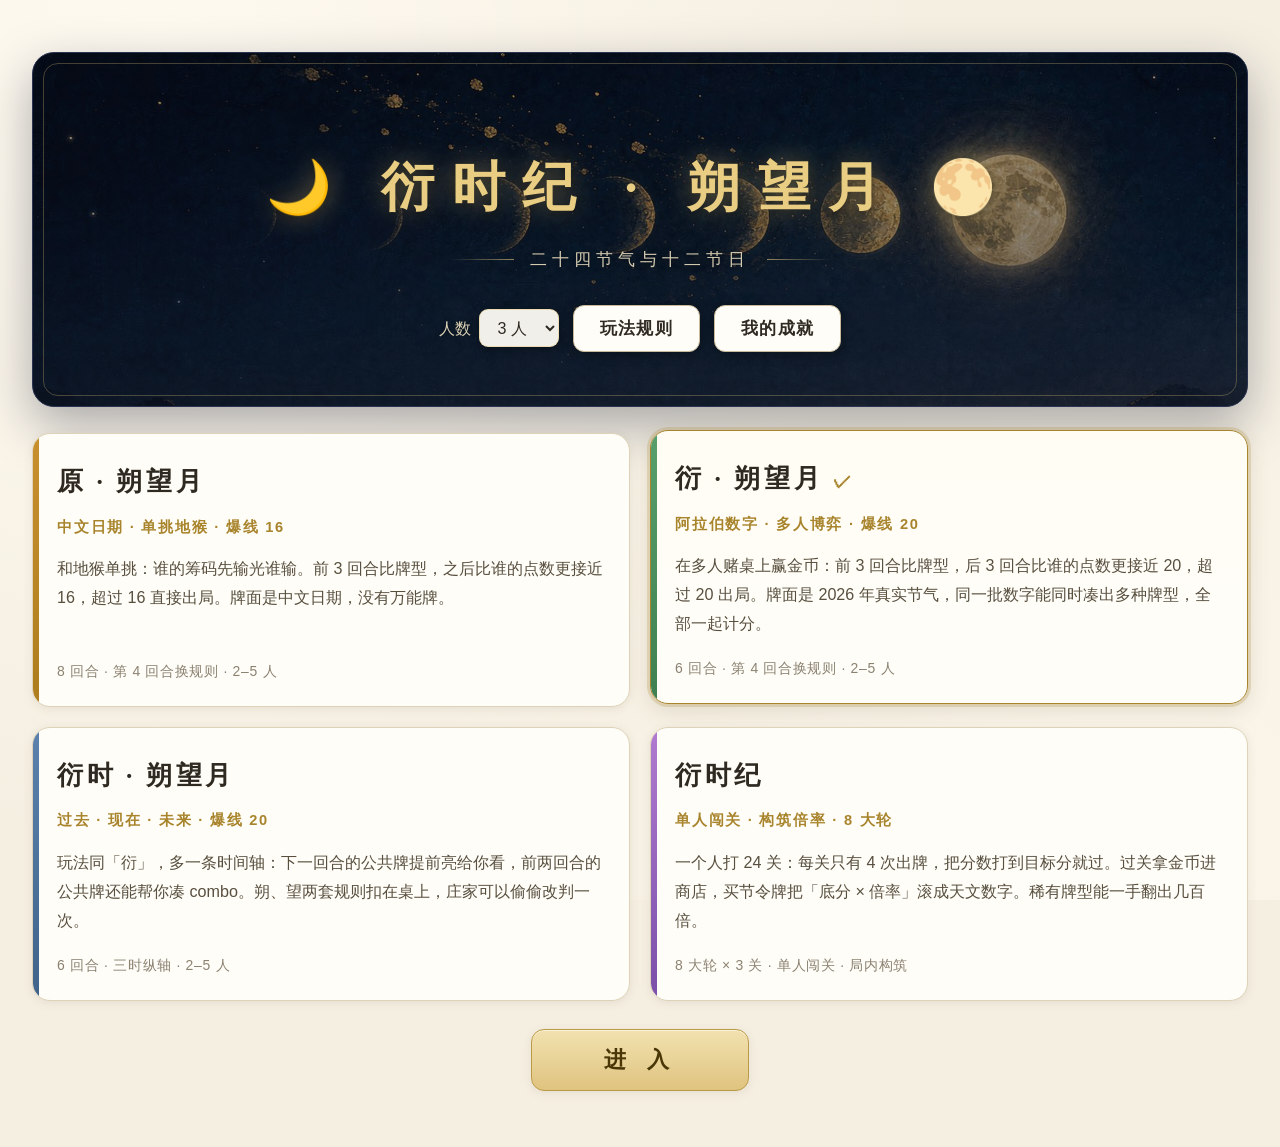
==== index.html @ bf5da0cf "release: 衍时纪 · 朔望月 v2.2" ====
<!DOCTYPE html>
<html lang="zh-CN">
<head>
<meta charset="utf-8">
<meta name="viewport" content="width=device-width,initial-scale=1">
<title>衍时纪 · 朔望</title>
<link rel="stylesheet" href="styles.css">
</head>
<body>
<div id="app">

  <section id="menu">
    <header class="menu-head">
      <h1>🌙 衍时纪 · 朔望月 🌕</h1>
      <p class="tag">二十四节气与十二节日</p>
      <div class="menu-tools">
        <label class="pc">人数
          <select id="playerCount">
            <option value="2">2 人</option>
            <option value="3" selected>3 人</option>
            <option value="4">4 人</option>
            <option value="5">5 人</option>
          </select>
        </label>
        <button id="menuRulesBtn" class="btn">玩法规则</button>
        <button id="menuAchBtn" class="btn">我的成就</button>
      </div>
    </header>
    <div id="menuGrid"></div>
    <div class="menu-enter">
      <button id="menuEnterBtn" class="btn primary big">进 入</button>
      <button id="menuStoryBtn" class="btn">故 事</button>
    </div>
  </section>

  <section id="table" style="display:none">
    <header id="topbar">
      <span id="modeName" class="modename"></span>
      <span id="ruleChip" class="rulechip"></span>
      <button id="achBtn" class="btn tiny">成就</button>
      <button id="rankBtn" class="btn tiny">排行</button>
      <button id="histBtn" class="btn tiny">记录</button>
      <button id="deckBtn" class="btn tiny">牌库</button>
      <button id="storyBtn" class="btn tiny">故事</button>
      <button id="rulesBtn" class="btn tiny">规则</button>
      <button id="muteBtn" class="btn tiny ghost" title="音效开关">🔊</button>
      <button id="quitBtn" class="btn tiny ghost">退出</button>
    </header>

    <div id="hud"></div>
    <div id="timeline"></div>
    <div id="opponents"></div>

    <div id="me">
      <div class="me-head" id="meHead">你的手牌</div>
      <div id="myCards" class="card-row"></div>
    </div>

    <div id="readout"></div>
    <div id="actions"></div>
    <div id="log"></div>
  </section>

  <!-- ============ 衍时纪 · 闯关 ============ -->
  <section id="rogue" style="display:none">
    <header id="rTop">
      <span class="r-title">🌙 衍时纪</span>
      <span id="rProgress" class="r-progress"></span>
      <span id="rTarget" class="r-target"></span>
      <span id="rCoins" class="r-coins"></span>
      <span class="r-tools">
        <button id="rAchBtn" class="btn tiny">成就</button>
        <button id="rRankBtn" class="btn tiny">排行</button>
        <button id="rRulesBtn" class="btn tiny">规则</button>
        <button id="rMuteBtn" class="btn tiny ghost" title="音效开关">🔊</button>
        <button id="rQuitBtn" class="btn tiny ghost">退出</button>
      </span>
    </header>

    <div id="rJokers" class="r-jokers"></div>
    <div id="rBlindInfo" class="r-blindinfo"></div>
    <div id="rHand" class="card-row r-hand"></div>
    <div id="rPreview" class="r-preview"></div>
    <div id="rActions" class="r-actions"></div>
    <div id="rLog" class="r-log"></div>
    <div id="rOverlay" class="r-overlay" style="display:none"></div>
  </section>

</div>

<div id="modal" style="display:none"></div>

<script src="assets/data.js"></script>
<script src="assets/engine.js"></script>
<script src="assets/fx.js"></script>
<script src="assets/toy.js"></script>
<script src="assets/ach.js"></script>
<script src="assets/rogue.js"></script>
<script src="assets/game.js"></script>
</body>
</html>
---- styles.css ----
/* 《衍时纪 · 朔望》—— 浅色纸本主题 v2（月相氛围升级版） */

:root{
  --paper:#f5efe2;
  --paper2:#fffdf7;
  --card:#fffefa;
  --line:#ded3b8;
  --line2:#c8ba99;
  --ink:#2f2a21;
  --ink2:#584f3f;
  --dim:#8b8272;
  --gold:#a8842c;
  --gold-2:#8a6a1c;
  --gold-soft:#f3e9cf;
  --night:#141b2e;
  --night2:#0d1220;
  --moon-gold:#e9cd82;
  --spring:#3f8050;
  --summer:#bc5236;
  --autumn:#ad7d1e;
  --winter:#3f6389;
  --good:#2c8145;
  --bad:#bd3d2b;
  --shadow:0 2px 10px rgba(96,80,48,.10);
  --shadow-md:0 6px 22px rgba(96,80,48,.16);
  --shadow-lg:0 12px 40px rgba(96,80,48,.22);
  --ring:0 0 0 3px rgba(168,132,44,.22);
}

*{box-sizing:border-box}
html{font-size:17px}
body{
  margin:0;padding:0;color:var(--ink);
  font-family:"PingFang SC","Microsoft YaHei","Hiragino Sans GB","Noto Sans SC",
              "Source Han Sans SC",sans-serif;
  font-size:1rem;line-height:1.75;
  background:
    radial-gradient(circle at 12% 8%, #fffaf0 0%, transparent 55%),
    radial-gradient(circle at 88% 92%, #fbf6ea 0%, transparent 50%),
    var(--paper);
  background-attachment:fixed;
  min-height:100vh;
  -webkit-font-smoothing:antialiased;
}
#app{max-width:1260px;margin:0 auto;padding:26px 22px 56px}

::selection{background:rgba(168,132,44,.25)}
:focus-visible{outline:2px solid var(--gold);outline-offset:2px;border-radius:6px}

/* 细滚动条 */
#log::-webkit-scrollbar,.mbox::-webkit-scrollbar,.hist::-webkit-scrollbar,
.cb-log::-webkit-scrollbar{width:8px;height:8px}
#log::-webkit-scrollbar-thumb,.mbox::-webkit-scrollbar-thumb,
.hist::-webkit-scrollbar-thumb,.cb-log::-webkit-scrollbar-thumb{
  background:var(--line2);border-radius:8px;
}
#log::-webkit-scrollbar-track,.mbox::-webkit-scrollbar-track,
.hist::-webkit-scrollbar-track,.cb-log::-webkit-scrollbar-track{background:transparent}

/* ---- 月相主题：整页背景随朔 / 望变化 ---- */
body.phase-shuo{
  background:
    radial-gradient(circle at 12% 6%, #ffffff 0%, transparent 55%),
    radial-gradient(circle at 88% 94%, #e6edf8 0%, transparent 52%),
    #e8eef7;
}
body.phase-wang{
  background:
    radial-gradient(circle at 12% 6%, #fffdf2 0%, transparent 55%),
    radial-gradient(circle at 88% 94%, #fdf0d2 0%, transparent 52%),
    #fbf2dc;
}
body.phase-hidden{
  background:
    radial-gradient(circle at 12% 6%, #fffdfe 0%, transparent 55%),
    radial-gradient(circle at 88% 94%, #ece3f6 0%, transparent 52%),
    #f0eaf7;
}
.moonmark{
  display:inline-flex;align-items:center;justify-content:center;
  width:56px;height:56px;border-radius:50%;font-size:1.9rem;line-height:1;
  background:var(--paper2);border:1.5px solid var(--line);
  box-shadow:var(--shadow);flex:0 0 auto;
  transition:box-shadow .4s,border-color .4s,background .4s;
}
body.phase-wang .moonmark{border-color:#d9b95f;background:#fffaeb;box-shadow:0 0 0 4px rgba(217,185,95,.18),0 0 22px rgba(217,185,95,.35),var(--shadow)}
body.phase-shuo .moonmark{border-color:#a9bdd6;background:#f7fafe;box-shadow:0 0 0 4px rgba(169,189,214,.18),var(--shadow)}
body.phase-hidden .moonmark{border-color:#b49dd8;background:#faf7ff;box-shadow:0 0 0 4px rgba(180,157,216,.18),var(--shadow)}
.zhuang{
  display:inline-block;margin-left:8px;padding:1px 8px;border-radius:6px;
  background:linear-gradient(180deg,#c49a3a,#a8842c);color:#fff;font-size:.7rem;font-weight:700;
  letter-spacing:.1em;vertical-align:middle;box-shadow:0 1px 4px rgba(138,106,28,.4);
}

h1,h2,h3,.modename,.card .c-head{
  font-family:"Songti SC","STSong","Noto Serif SC","Source Han Serif SC",
              "SimSun",Georgia,serif;
}

/* ================= 菜单 ================= */
#menu{display:flex;flex-direction:column;gap:26px;padding-top:26px}

/* 主视觉横幅：AI 月相图 + 暗色纱罩 */
.menu-head{
  position:relative;text-align:center;overflow:hidden;
  border-radius:22px;border:1.5px solid #2a3450;
  padding:88px 28px 54px;
  background:
    linear-gradient(180deg,rgba(13,18,32,.26) 0%,rgba(13,18,32,.46) 58%,rgba(13,18,32,.76) 100%),
    url("assets/menu-hero.jpg") center 38%/cover no-repeat,
    var(--night);
  box-shadow:0 18px 50px rgba(20,27,46,.35);
}
.menu-head::after{
  content:"";position:absolute;inset:10px;pointer-events:none;
  border:1px solid rgba(233,205,130,.28);border-radius:15px;
}
.menu-head h1{
  position:relative;margin:0 0 12px;font-size:3.1rem;letter-spacing:.34em;
  color:var(--moon-gold);font-weight:600;
  text-shadow:0 0 26px rgba(233,205,130,.45),0 2px 10px rgba(0,0,0,.6);
}
.menu-head .tag{
  position:relative;margin:0;color:rgba(240,228,196,.88);letter-spacing:.3em;
  font-size:1rem;text-shadow:0 1px 6px rgba(0,0,0,.55);
}
.menu-head .tag::before,.menu-head .tag::after{
  content:"";display:inline-block;width:64px;height:1px;margin:0 16px 5px;
  background:linear-gradient(90deg,transparent,rgba(233,205,130,.6));
}
.menu-head .tag::after{background:linear-gradient(90deg,rgba(233,205,130,.6),transparent)}
.menu-tools{position:relative;margin-top:30px;display:flex;gap:14px;justify-content:center;align-items:center;flex-wrap:wrap}
.menu-head .pc{color:rgba(240,228,196,.9);font-size:.95rem;display:flex;align-items:center;gap:8px;text-shadow:0 1px 4px rgba(0,0,0,.5)}
.menu-head .pc select{
  background:rgba(255,253,247,.94);color:var(--ink);border:1.5px solid rgba(233,205,130,.55);
  border-radius:9px;padding:8px 14px;font-family:inherit;font-size:.95rem;
  cursor:pointer;box-shadow:0 2px 10px rgba(0,0,0,.35);
}
.menu-head .btn{box-shadow:0 2px 12px rgba(0,0,0,.35)}

#menuGrid{display:grid;grid-template-columns:repeat(auto-fit,minmax(430px,1fr));gap:20px}
@media(max-width:900px){#menuGrid{grid-template-columns:1fr}}
.mode-card.m4::before{background:linear-gradient(180deg,#b07bd0,#7a4fa8)}
.mode-card{
  background:var(--paper2);border:1.5px solid var(--line);border-radius:18px;
  padding:26px 24px 22px;display:flex;flex-direction:column;gap:10px;
  transition:transform .2s ease,box-shadow .2s ease,border-color .2s ease;
  position:relative;overflow:hidden;box-shadow:var(--shadow);
  cursor:pointer;
}
.mode-card::after{
  content:"";position:absolute;inset:0;pointer-events:none;
  background:radial-gradient(circle at 85% -10%,rgba(168,132,44,.10),transparent 55%);
  opacity:0;transition:opacity .2s;
}
.mode-card:hover{transform:translateY(-5px);border-color:var(--gold);box-shadow:var(--shadow-lg)}
.mode-card:hover::after{opacity:1}
.mode-card.sel{
  border-color:var(--gold);transform:translateY(-3px);
  box-shadow:0 0 0 3px rgba(168,132,44,.22),var(--shadow-md);
  background:linear-gradient(180deg,#fffdf3,var(--paper2) 60%);
}
.mode-card.sel h3::after{
  content:"✓";margin-left:10px;color:var(--gold);font-size:1.1rem;
}
.menu-enter{display:flex;gap:16px;justify-content:center;align-items:center;margin-top:2px}
.btn.big{font-size:1.3rem;padding:15px 72px;letter-spacing:.32em;border-radius:13px}

/* 开场漫画 */
.comic{line-height:0}
.comic-img{
  width:100%;display:block;border-radius:12px;border:1.5px solid var(--line2);
  box-shadow:var(--shadow-md);background:var(--night);
}
.comic-nav{
  line-height:1.8;text-align:center;margin-top:12px;color:var(--dim);
  font-size:.88rem;letter-spacing:.24em;
}
.mode-card::before{content:"";position:absolute;inset:0 auto 0 0;width:6px;background:var(--line2)}
.mode-card.m1::before{background:linear-gradient(180deg,#c98f2e,var(--autumn))}
.mode-card.m2::before{background:linear-gradient(180deg,#57a06b,var(--spring))}
.mode-card.m3::before{background:linear-gradient(180deg,#5c82ad,var(--winter))}
.mode-card h3{margin:0;font-size:1.5rem;letter-spacing:.14em}
.mode-sub{color:var(--gold);font-size:.86rem;letter-spacing:.12em;font-weight:600}
.mode-card p{margin:4px 0 8px;color:var(--ink2);font-size:.95rem;line-height:1.8;flex:1}
.mode-meta{color:var(--dim);font-size:.82rem;letter-spacing:.05em}
.menu-foot{text-align:center;color:var(--dim);font-size:.84rem;line-height:2}
.menu-foot code{
  background:var(--gold-soft);padding:2px 8px;border-radius:6px;color:var(--ink2);
  font-size:.84rem;
}

/* ================= 顶栏 ================= */
#topbar{
  display:flex;align-items:center;gap:14px;flex-wrap:wrap;
  background:var(--paper2);border:1.5px solid var(--line);border-radius:14px;
  padding:14px 20px;margin-bottom:16px;box-shadow:var(--shadow);
  position:sticky;top:10px;z-index:30;backdrop-filter:blur(6px);
  background:rgba(255,253,247,.92);
}
.modename{font-size:1.32rem;letter-spacing:.22em;color:var(--ink)}
.rulechip{flex:1;min-width:220px;color:var(--ink2);font-size:.86rem;line-height:1.7}

/* ================= 状态条 ================= */
#hud{display:flex;gap:10px;flex-wrap:wrap;margin-bottom:16px;align-items:center}
.chip{
  background:var(--paper2);border:1.5px solid var(--line);border-radius:22px;
  padding:7px 18px;font-size:.88rem;color:var(--ink2);letter-spacing:.05em;
  box-shadow:var(--shadow);transition:border-color .2s,box-shadow .2s;
}
.chip b{color:var(--ink);font-size:1.02rem;font-weight:700}
.chip.phase{font-size:1.05rem;letter-spacing:.34em;padding:6px 26px;font-weight:600}
.chip.p-shuo{background:#efe7f7;border-color:#b8a3d6;color:#5b3f8a}
.chip.p-wang{background:#fbf1d8;border-color:#d4b877;color:#8a6410;box-shadow:0 0 16px rgba(217,185,95,.30)}
.chip.m3{background:#e6eff6;border-color:#9dbbd4;color:#2e5578}

/* ================= 三时纵轴 ================= */
#timeline{display:flex;gap:18px;justify-content:center;margin:4px 0 20px;flex-wrap:wrap}
.tl-col{
  background:var(--paper2);border:1.5px solid var(--line);border-radius:14px;
  padding:10px 16px 14px;min-width:118px;text-align:center;box-shadow:var(--shadow);
  transition:transform .2s,box-shadow .2s,border-color .2s;
}
.tl-col.past{opacity:.72}
.tl-col.now{border-color:var(--gold);background:#fffdf3;box-shadow:0 0 0 3px rgba(168,132,44,.12),var(--shadow-md);transform:translateY(-3px)}
.tl-col.future{border-style:dashed}
.tl-label{font-size:.82rem;letter-spacing:.36em;color:var(--dim);margin-bottom:8px}
.tl-row{display:flex;gap:8px;justify-content:center}

/* ================= 扑克牌 ================= */
/* 经典纸牌结构：实色边缘带（四季色）→ 细内框线 → 白色牌心 */
.card{
  --ec:#b9ab8b;                  /* 边缘带颜色（默认） */
  --ec2:rgba(90,75,45,.30);      /* 内框线颜色 */
  --ring:inset 0 0 0 4px var(--ec), inset 0 0 0 5px var(--ec2);
  width:92px;height:134px;border-radius:11px;border:1.5px solid var(--ec);
  background:var(--card);display:flex;flex-direction:column;align-items:center;
  padding:11px 6px 6px;position:relative;flex:0 0 auto;
  box-shadow:var(--ring),var(--shadow);overflow:hidden;line-height:1.5;
  transition:transform .18s ease,box-shadow .18s ease,border-color .18s ease;
}
#myCards .card:hover{transform:translateY(-6px);box-shadow:var(--ring),var(--shadow-lg)}

.card.small{
  width:68px;height:110px;padding:9px 4px 6px;border-radius:9px;line-height:1.45;
  --ring:inset 0 0 0 3px var(--ec), inset 0 0 0 4px var(--ec2);
}
.card .c-head{font-size:1.06rem;letter-spacing:.14em;font-weight:700;color:var(--ink);line-height:1.2}
.card.small .c-head{font-size:.86rem;letter-spacing:.06em}
.card .c-order{font-size:.78rem;color:var(--ink2);margin-top:2px;letter-spacing:.12em;font-weight:600}
.card .c-date{font-size:.72rem;color:var(--dim);margin-top:2px;letter-spacing:0;text-align:center;line-height:1.3;white-space:nowrap}
.card.small .c-date{font-size:.66rem;margin-top:1px}
.card .c-digits{
  margin-top:auto;font-size:.95rem;letter-spacing:.14em;color:#5c4712;font-weight:700;white-space:nowrap;
  background:linear-gradient(180deg,#f7ecd0,#eee0ba);border:1px solid rgba(200,186,153,.6);
  border-radius:6px;padding:1px 9px;box-shadow:inset 0 1px 0 rgba(255,255,255,.7);
}
.card.small .c-digits{font-size:.72rem;padding:1px 5px;letter-spacing:.05em}
.card .c-point{font-size:.68rem;color:var(--dim);margin-top:2px;letter-spacing:.05em}
.card.small .c-point{font-size:.63rem;margin-top:1px}

/* 四季色边 */
.card.s-spring{--ec:#4e9463;--ec2:rgba(63,128,80,.45);background:linear-gradient(180deg,#f2f9f3,#fffefa 55%)}
.card.s-summer{--ec:#c96a4e;--ec2:rgba(188,82,54,.45);background:linear-gradient(180deg,#fdf1ed,#fffefa 55%)}
.card.s-autumn{--ec:#c99a3a;--ec2:rgba(173,125,30,.48);background:linear-gradient(180deg,#fdf6e6,#fffefa 55%)}
.card.s-winter{--ec:#5a82ab;--ec2:rgba(63,99,137,.45);background:linear-gradient(180deg,#eef4fa,#fffefa 55%)}
.card.s-spring .c-order{color:var(--spring)}
.card.s-summer .c-order{color:var(--summer)}
.card.s-autumn .c-order{color:var(--autumn)}
.card.s-winter .c-order{color:var(--winter)}

/* 节日牌：烫金彩牌 */
.card.festival{
  --ec:#d9b95f;--ec2:rgba(168,132,44,.6);
  border-color:var(--gold);
  background:linear-gradient(165deg,#fff8e2,#fdf0cd 45%,#fffefa 80%);
  box-shadow:var(--ring),0 0 14px rgba(168,132,44,.28),var(--shadow);
}

.card .c-badge{
  position:absolute;top:0;right:0;font-size:.62rem;
  background:linear-gradient(180deg,#c49a3a,var(--gold));
  color:#fff;border-radius:0 0 0 7px;padding:1px 7px 2px;letter-spacing:.06em;font-weight:600;
  box-shadow:0 1px 4px rgba(138,106,28,.45);
}

/* 牌背：夜幕金月 */
.card.back{
  --ec:#45527a;--ec2:rgba(233,205,130,.55);
  background:
    radial-gradient(circle at 50% 32%,rgba(233,205,130,.22),transparent 46%),
    linear-gradient(160deg,#1d2742,#0f1526 70%);
  border-color:#3a4769;display:flex;align-items:center;justify-content:center;
  box-shadow:var(--ring),inset 0 0 24px rgba(0,0,0,.45),var(--shadow);
}
.card.back .back-inner{
  color:var(--moon-gold);font-size:1.7rem;letter-spacing:.2em;
  font-family:"Songti SC",serif;text-shadow:0 0 14px rgba(233,205,130,.5);
}
.card.small.back .back-inner{font-size:1.2rem}
.card.empty{
  border-style:dashed;border-color:var(--line);background:transparent;
  box-shadow:none;display:flex;align-items:center;justify-content:center;color:var(--line2);
}

/* ================= 对手 ================= */
#opponents{display:flex;gap:16px;justify-content:center;flex-wrap:wrap;margin-bottom:18px}
.opp{
  background:var(--paper2);border:1.5px solid var(--line);border-radius:14px;
  padding:14px 16px;min-width:196px;display:flex;flex-direction:column;gap:9px;
  transition:border-color .2s,box-shadow .2s,opacity .2s;box-shadow:var(--shadow);
}
.opp.current{border-color:var(--gold);box-shadow:0 0 0 3px rgba(168,132,44,.18),var(--shadow-md)}
.opp.folded,.opp.out{opacity:.5}
.opp-top{display:flex;justify-content:space-between;font-size:.92rem;color:var(--dim);align-items:baseline}
.opp-top .nm{color:var(--ink);letter-spacing:.1em;font-size:1.02rem;font-weight:600}
.opp-top .ch{color:var(--gold);font-weight:700;font-size:1rem}
.opp-act{font-size:.82rem;color:var(--gold);min-height:1.3em;letter-spacing:.04em;font-weight:600}
.card-row{display:flex;gap:8px;justify-content:center;align-items:center;min-height:118px}
.outs{color:var(--dim);font-size:.9rem;letter-spacing:.24em}

/* ================= 我方 ================= */
#me{
  background:var(--paper2);border:1.5px solid var(--line);border-radius:14px;
  padding:16px;margin-bottom:16px;box-shadow:var(--shadow);
}
.me-head{font-size:.84rem;letter-spacing:.34em;color:var(--dim);margin-bottom:12px;text-align:center}
#myCards{min-height:140px}

/* ================= 读数 ================= */
#readout{
  background:var(--paper2);border:1.5px solid var(--line);border-radius:14px;
  padding:16px 20px;margin-bottom:16px;min-height:96px;box-shadow:var(--shadow);
  border-left:5px solid var(--gold-soft);
}
.ro-line{font-size:1rem;margin-bottom:9px;display:flex;align-items:baseline;gap:12px;flex-wrap:wrap}
.ro-k{color:var(--dim);font-size:.82rem;letter-spacing:.1em;min-width:96px;font-weight:600}
.ro-line b{color:var(--gold);font-size:1.15rem}
.ro-line b.big{
  font-size:1.65rem;
  background:linear-gradient(180deg,#8a6a1c,#b8933c);
  -webkit-background-clip:text;background-clip:text;-webkit-text-fill-color:transparent;
}
.good{color:var(--good)!important;-webkit-text-fill-color:var(--good)}
.bad{color:var(--bad)!important;-webkit-text-fill-color:var(--bad)}
.wild{
  color:var(--gold);font-style:normal;font-size:.78rem;border:1.5px dashed var(--gold);
  border-radius:5px;padding:0 6px;font-weight:600;background:rgba(243,233,207,.5);
}
.ro-combos{display:flex;gap:8px;flex-wrap:wrap;margin-top:10px}
.cb{
  background:#efe7f7;border:1.5px solid #c3aede;color:#5b3f8a;border-radius:16px;
  padding:3px 13px;font-size:.84rem;font-weight:600;transition:.15s;
}

/* ================= 按钮 ================= */
#actions{display:flex;gap:12px;flex-wrap:wrap;margin-bottom:18px;min-height:48px}
.btn{
  font-family:inherit;font-size:1rem;letter-spacing:.08em;border-radius:11px;
  cursor:pointer;padding:11px 26px;border:1.5px solid var(--line2);
  background:var(--paper2);color:var(--ink);
  transition:transform .16s ease,box-shadow .16s ease,border-color .16s ease,filter .16s ease;
  font-weight:600;box-shadow:var(--shadow);
}
.btn:hover:not(:disabled){border-color:var(--gold);transform:translateY(-2px);box-shadow:var(--shadow-lg)}
.btn:active:not(:disabled){transform:translateY(0);box-shadow:var(--shadow)}
.btn:disabled{opacity:.38;cursor:not-allowed;box-shadow:none}
.btn.primary{
  background:linear-gradient(180deg,#f2e2b0,#dfc37f);border-color:#b99a45;color:#4a3708;
  box-shadow:inset 0 1px 0 rgba(255,255,255,.6),var(--shadow);
}
.btn.primary:hover:not(:disabled){filter:brightness(1.04)}
.btn.danger{background:linear-gradient(180deg,#f6dcd6,#eec4ba);border-color:#cf8874;color:#7a2716}
.btn.ghost{background:transparent;color:var(--ink2);box-shadow:none}
.btn.warn{background:linear-gradient(180deg,#eee4f7,#ded0f0);border-color:#b49dd8;color:#4f3579}
.btn.life{
  background:linear-gradient(180deg,#6b1420,#480d16);border-color:#a8303c;
  color:#ffd9dd;letter-spacing:.14em;
  box-shadow:0 4px 16px rgba(107,20,32,.35);
}
.btn.life:hover:not(:disabled){border-color:#e05561;box-shadow:0 6px 22px rgba(107,20,32,.5)}
.btn.tiny{font-size:.85rem;padding:6px 15px;border-radius:9px}

/* ================= 日志 ================= */
#log{
  background:var(--paper2);border:1.5px solid var(--line);border-radius:12px;
  padding:14px 18px;height:164px;overflow-y:auto;font-size:.92rem;line-height:1.9;
  color:var(--ink2);box-shadow:var(--shadow);
}
#log .li{letter-spacing:.01em}
#log .li.hi{color:var(--gold);font-weight:600}
#log .li.warn{color:#6b4a9c}
#log .li + .li{border-top:1px solid rgba(222,211,184,.5);padding-top:2px;margin-top:2px}

/* ================= 弹窗 ================= */
#modal{
  position:fixed;inset:0;background:rgba(40,33,20,.5);backdrop-filter:blur(4px);
  display:flex;align-items:center;justify-content:center;z-index:50;padding:24px;
}
.mbox{
  background:var(--paper2);border:1.5px solid var(--line2);border-radius:18px;
  padding:30px 34px;max-width:900px;width:100%;max-height:88vh;overflow-y:auto;
  box-shadow:0 24px 70px rgba(40,30,10,.35);
  animation:mboxIn .22s ease-out;
}
@keyframes mboxIn{from{opacity:0;transform:translateY(12px) scale(.985)}to{opacity:1;transform:none}}
.mbox h2{
  margin:0 0 20px;font-size:1.7rem;letter-spacing:.3em;color:var(--ink);text-align:center;
  padding-bottom:14px;border-bottom:1.5px solid var(--line);
}
.mbody{font-size:1rem;line-height:1.95}
.mfoot{display:flex;gap:12px;justify-content:center;margin-top:26px}

/* 规则面板 */
.rules h3{
  font-size:1.16rem;letter-spacing:.16em;color:var(--gold);
  margin:26px 0 10px;padding-left:12px;border-left:4px solid var(--gold-soft);
}
.rules h3:first-child{margin-top:0}
.rules p{margin:0 0 10px;color:var(--ink2);line-height:1.95}
.rules p b,.rules li b{color:var(--ink)}
.rules .note{
  background:var(--gold-soft);border-radius:9px;padding:10px 14px;margin-bottom:12px;
  font-size:.94rem;color:var(--ink2);
}
.rules .formula{
  background:#eef4fa;border-radius:9px;padding:14px 18px;line-height:2.1;
  font-size:.96rem;color:var(--ink2);border-left:4px solid var(--winter);
}
.rules ol,.rules ul{margin:0 0 10px;padding-left:1.6em}
.rules li{margin-bottom:7px;color:var(--ink2)}
.rules ol.rol{counter-reset:none}
.rtab{width:100%;border-collapse:collapse;margin:0 0 14px;font-size:.93rem}
.rtab th{
  background:var(--gold-soft);color:var(--ink);font-weight:700;letter-spacing:.08em;
  padding:9px 12px;border:1px solid var(--line);text-align:left;white-space:nowrap;
}
.rtab td{padding:8px 12px;border:1px solid var(--line);color:var(--ink2);vertical-align:top}
.rtab tbody tr:nth-child(even){background:rgba(245,239,226,.5)}
/* 稀有牌型行：淡金底 + 金字，和古典牌型一眼分得开 */
.rtab tbody tr.rare{background:linear-gradient(90deg,rgba(198,161,91,.16),rgba(198,161,91,.05))}
.rtab tbody tr.rare td{color:var(--gold-2);font-weight:600}
.rtab tbody tr.rare td:first-child{letter-spacing:.02em}
.rtab tbody tr.rare + tr:not(.rare){border-top:2px solid var(--gold-soft)}

/* 规则面板开头的「快速上手」：让第一次点开的人先看这一块就够 */
.rules-quick{
  background:linear-gradient(135deg,#fff8e6,#fdf3dc);
  border:1.5px solid var(--gold-soft);border-left:5px solid var(--gold);
  border-radius:12px;padding:14px 18px 12px;margin:0 0 20px;
  box-shadow:var(--shadow);
}
.rules-quick > b{
  display:block;color:var(--gold-2);font-size:1.02rem;letter-spacing:.14em;margin-bottom:8px;
}
.rules-quick ol{margin:0;padding-left:1.5em}
.rules-quick li{margin-bottom:6px;line-height:1.8;color:var(--ink2)}
.rules-quick li:last-child{margin-bottom:0}
.rules-quick li b{color:var(--ink)}
/* 规则正文略收紧，长面板不至于一直滚不到底 */
.rules p{line-height:1.85}
.rules h3{margin:24px 0 10px}
.rules li{margin-bottom:6px;line-height:1.8}
.rules .tiny{line-height:1.75}

/* 摊牌 */
.sd-title{text-align:center;color:var(--ink2);letter-spacing:.18em;margin-bottom:18px;font-size:.95rem}
.sd-grid{display:grid;grid-template-columns:repeat(auto-fit,minmax(240px,1fr));gap:14px}
.sd-card{
  background:var(--paper);border:1.5px solid var(--line);border-radius:13px;padding:15px 16px;
}
.sd-card.win{border-color:var(--gold);background:#fffdf3;box-shadow:0 0 0 3px rgba(168,132,44,.16),var(--shadow-md)}
.sd-name{font-size:1.05rem;letter-spacing:.1em;margin-bottom:10px;font-weight:600}
.crown{
  background:linear-gradient(180deg,#c49a3a,var(--gold));color:#fff;border-radius:5px;
  font-size:.72rem;padding:2px 8px;margin-left:6px;box-shadow:0 1px 4px rgba(138,106,28,.4);
}
.sd-cards{display:flex;gap:6px;flex-wrap:wrap;margin-bottom:10px}
.mini{
  font-size:.8rem;border-radius:6px;padding:3px 9px;border:1.5px solid var(--line);
  background:var(--paper2);color:var(--ink2);
}
.mini.s-spring{border-color:var(--spring);color:var(--spring)}
.mini.s-summer{border-color:var(--summer);color:var(--summer)}
.mini.s-autumn{border-color:var(--autumn);color:var(--autumn)}
.mini.s-winter{border-color:var(--winter);color:var(--winter)}
.sd-line{font-size:.9rem;color:var(--ink2);margin-top:5px;line-height:1.7}
.sd-line b{color:var(--gold);font-size:1.05rem}
.tiny{font-size:.82rem;color:var(--dim)}
.rank-row{display:flex;align-items:center;gap:16px;padding:12px 6px;border-bottom:1px solid var(--line);font-size:1.05rem}
.rank-row .rk{
  width:30px;height:30px;border-radius:50%;background:var(--gold-soft);color:var(--gold);
  display:flex;align-items:center;justify-content:center;font-size:.9rem;font-weight:700;
}
.rank-row b{margin-left:auto;color:var(--gold);font-size:1.2rem}
.verdict{
  font-size:1.55rem;letter-spacing:.2em;text-align:center;margin:4px 0 12px;
  font-family:"Songti SC","STSong","Noto Serif SC",serif;font-weight:600;
}
.verdict.win{color:var(--good)}
.verdict.lose{color:var(--bad)}

/* ================= 可点击查看说明 ================= */
.linkable{cursor:pointer;border-bottom:1px dashed var(--line2);transition:.15s}
.linkable:hover{color:var(--gold);border-bottom-color:var(--gold)}
.chip.linkable:hover{border-color:var(--gold);color:var(--gold)}
.cb.linkable:hover{background:#e2d4f5;border-color:#8f6fc4;color:#4f3579}
.linkable.fest{color:var(--summer);border-bottom-color:var(--summer)}
.linkable.fest:hover{color:#8f2f18}

/* ================= 牌库查看器 ================= */
.decknote{font-size:.92rem;color:var(--ink2);margin:0 0 16px;line-height:1.95}
.deckgrid{display:grid;grid-template-columns:repeat(auto-fill,minmax(90px,1fr));gap:9px}
.dchip{
  border:1.5px solid var(--line);border-radius:9px;padding:8px 6px 7px;
  background:var(--paper2);text-align:center;line-height:1.35;opacity:.4;
  transition:opacity .15s,box-shadow .15s,transform .15s;
}
.dchip.seen{opacity:1;box-shadow:var(--shadow)}
.dchip.seen:hover{transform:translateY(-2px);box-shadow:var(--shadow-md)}
.dchip.mine{border-color:var(--gold);border-width:2px;box-shadow:0 0 0 3px rgba(168,132,44,.2)}
.dchip .dc-n{display:block;font-size:.87rem;font-weight:700;letter-spacing:.06em;color:var(--ink)}
.dchip .dc-d{display:block;font-size:.72rem;color:var(--ink2);letter-spacing:.08em;margin-top:2px}
.dchip .dc-p{display:block;font-size:.68rem;color:var(--dim);margin-top:2px}
.dchip.s-spring{border-color:#a5cdae}
.dchip.s-summer{border-color:#e2b0a0}
.dchip.s-autumn{border-color:#dfc486}
.dchip.s-winter{border-color:#aac3dc}
.dchip.fest{border-style:dashed}

/* ================= 牌局记录 ================= */
.hist{max-height:60vh;overflow-y:auto;padding-right:4px}
.hist-round{
  position:sticky;top:0;z-index:2;background:var(--gold-soft);color:var(--ink);
  font-weight:700;letter-spacing:.14em;padding:8px 14px;border-radius:9px;
  margin:16px 0 10px;font-size:.93rem;
}
.hist-round:first-of-type{margin-top:0}
.hist-item{
  border-left:3px solid var(--line);padding:9px 15px;margin-bottom:10px;
  background:rgba(245,239,226,.55);border-radius:0 9px 9px 0;
}
.hist-item.me{border-left-color:var(--winter);background:#eef4fa}
.hist-item.deal{border-left-color:var(--line2)}
.hist-item.res{border-left-color:var(--gold);background:#fffdf3}
.hist-item .hi-t{font-size:.95rem;margin-bottom:4px;color:var(--ink)}
.hist-item .hi-w{font-size:.9rem;color:#6b4a9c;margin-bottom:4px;line-height:1.75}
.hist-item .hi-v{font-size:.85rem;color:var(--ink2);line-height:1.75}
.hist-item .hi-d{font-size:.85rem;color:var(--dim);line-height:1.75}

/* ================= 说明弹窗 ================= */
.tipbox{font-size:.98rem;line-height:2}
.tipbox p{margin:0 0 11px}
.tipbox b{color:var(--ink)}

/* ================= 成就 ================= */
.ach-wrap{font-size:.95rem}
.ach-head{color:var(--ink2);line-height:2;margin:0 0 16px;padding-bottom:12px;border-bottom:1px solid var(--line)}
.ach-head b{color:var(--gold);font-size:1.1rem}
.ach-grid{display:grid;grid-template-columns:repeat(auto-fill,minmax(220px,1fr));gap:10px;margin-bottom:18px}
.ach-item{
  border:1.5px solid var(--line);border-left-width:5px;border-radius:10px;
  padding:10px 13px;background:rgba(245,239,226,.5);opacity:.62;transition:.15s;
}
.ach-item.on{opacity:1;background:#fffdf3;box-shadow:var(--shadow)}
.ach-item.t-春{border-left-color:var(--spring)}
.ach-item.t-夏{border-left-color:var(--summer)}
.ach-item.t-秋{border-left-color:var(--autumn)}
.ach-item.t-冬{border-left-color:var(--winter)}
.ach-item .ai-n{font-weight:700;color:var(--ink);margin-bottom:3px;letter-spacing:.06em}
.ach-item.on .ai-n{color:var(--gold)}
.ach-item .ai-d{font-size:.83rem;color:var(--ink2);line-height:1.7}
.ach-item .ai-t{font-size:.72rem;color:var(--dim);margin-top:5px}
.ach-new{margin:14px 0;padding:12px 16px;border-radius:11px;background:#fff6dc;border:1.5px solid #ddc47a}
.ach-new .an-t{font-weight:700;color:#8a6410;margin-bottom:8px}
.ach-new .an-list{display:flex;gap:8px;flex-wrap:wrap}
.ach-new .an-i{background:#fff;border:1.5px solid #ddc47a;border-radius:14px;padding:2px 12px;font-size:.85rem;color:#8a6410}

/* 成就解锁飘条 */
.ach-toast-box{position:fixed;top:16px;left:50%;transform:translateX(-50%);z-index:120;
  display:flex;flex-direction:column;gap:8px;align-items:center;pointer-events:none}
.ach-toast{
  background:#fffdf3;border:1.5px solid var(--gold);border-left-width:6px;border-radius:11px;
  padding:10px 18px;box-shadow:var(--shadow-lg);font-size:.92rem;color:var(--ink);
  animation:achIn .3s ease-out;max-width:90vw;
}
.ach-toast .at-mark{background:var(--gold);color:#fff;border-radius:5px;font-size:.7rem;
  padding:1px 7px;margin-right:9px;letter-spacing:.1em}
.ach-toast .at-d{color:var(--ink2);font-size:.82rem;margin-left:10px}
@keyframes achIn{from{opacity:0;transform:translateY(-10px)}to{opacity:1;transform:none}}

/* ================= 排行榜 / 云能力 ================= */
.rank-wrap{font-size:.95rem}
.rank-mine{background:var(--gold-soft);border-radius:11px;padding:13px 17px;margin-bottom:16px}
.rank-mine .rm-t{font-weight:700;color:var(--ink);margin-bottom:8px;letter-spacing:.08em}
.rank-mine .rm-row{color:var(--ink2);line-height:1.95}
.rank-mine .rm-row b{color:var(--gold);font-size:1.05rem}
.rank-list{border:1.5px solid var(--line);border-radius:11px;overflow:hidden;margin-bottom:16px}
.rank-list .rl-t{background:var(--gold-soft);padding:8px 14px;font-weight:700;letter-spacing:.08em}
.rank-list .rl-empty{padding:22px 14px;text-align:center;color:var(--dim);line-height:1.9}
.rank-list .rl-row{display:flex;align-items:center;gap:14px;padding:9px 14px;border-top:1px solid var(--line)}
.rank-list .rl-i{width:26px;height:26px;border-radius:50%;background:var(--gold-soft);color:var(--gold);
  display:flex;align-items:center;justify-content:center;font-size:.82rem;font-weight:700}
.rank-list .rl-n{flex:1;color:var(--ink)}
.rank-list .rl-s{color:var(--gold);font-weight:700}

.cloud-box{border:1.5px dashed var(--line2);border-radius:11px;padding:13px 17px;background:var(--paper2)}
.cloud-box .cb-t{font-weight:700;color:var(--ink2);margin-bottom:8px;letter-spacing:.08em}
.cloud-box .cb-row{font-size:.87rem;color:var(--ink2);line-height:1.95}
.cloud-box .cb-row.dim{color:var(--dim);font-size:.8rem;margin-top:6px}
.cloud-box .cb-log{margin-top:9px;border-top:1px solid var(--line);padding-top:8px;
  max-height:130px;overflow-y:auto;font-size:.78rem;line-height:1.8;color:var(--dim)}
.cloud-box .cbl.ok{color:var(--good)}
.cloud-box .cbl.bad{color:var(--bad)}
.cloud-box .cbl.warn{color:#8a6410}
.cloud-box .cbl.dim{color:var(--dim)}

/* 结局面板里的成绩块 */
.score-box{background:var(--gold-soft);border-radius:11px;padding:13px 18px;margin:12px 0;font-size:.97rem}
.score-box b{color:var(--gold);font-size:1.15rem}
.score-box .sb-note{font-size:.84rem;color:var(--ink2);margin-top:6px}

/* ================= 音效 / 特效层 ================= */
#fx-layer{position:fixed;inset:0;pointer-events:none;z-index:200;overflow:hidden}
.fx-float{
  position:absolute;font-weight:700;font-size:1.15rem;letter-spacing:.04em;
  animation:fxFloat 1.15s ease-out forwards;
  text-shadow:0 1px 6px rgba(0,0,0,.3);white-space:nowrap;
}
.fx-float.gold{color:#c9a23f}
.fx-float.bad{color:#d0604e}
@keyframes fxFloat{
  0%{opacity:0;transform:translateY(8px) scale(.8)}
  15%{opacity:1;transform:translateY(0) scale(1.1)}
  100%{opacity:0;transform:translateY(-48px) scale(1)}
}
.fx-conf{position:absolute;top:-14px;border-radius:2px;animation:fxConf linear forwards}
@keyframes fxConf{to{transform:translateY(108vh) rotate(720deg);opacity:.85}}
.fx-flash{position:fixed;inset:0;pointer-events:none;z-index:190;opacity:0;animation:fxFlash .7s ease-out forwards}
.fx-flash.gold{background:radial-gradient(circle,rgba(233,205,130,.38),transparent 72%)}
.fx-flash.red{background:radial-gradient(circle,rgba(189,61,43,.32),transparent 72%)}
@keyframes fxFlash{0%{opacity:0}15%{opacity:1}100%{opacity:0}}
.fx-shake{animation:fxShake .45s}
@keyframes fxShake{0%,100%{transform:none}20%{transform:translateX(-7px)}40%{transform:translateX(6px)}60%{transform:translateX(-4px)}80%{transform:translateX(3px)}}
.fx-pop{animation:fxPop .38s cubic-bezier(.2,1.6,.4,1) both}
@keyframes fxPop{0%{opacity:0;transform:scale(.4)}100%{opacity:1;transform:scale(1)}}
.fx-deal{animation:fxDeal .45s cubic-bezier(.2,.9,.3,1) both}
@keyframes fxDeal{0%{opacity:0;transform:translateY(-18px) rotate(-2.5deg)}100%{opacity:1;transform:none}}
.fx-glowpulse{animation:fxGlow 1.3s ease-out}
@keyframes fxGlow{0%{box-shadow:0 0 0 0 rgba(233,205,130,.95)}100%{box-shadow:0 0 30px 14px rgba(233,205,130,0)}}

/* ================= 衍时纪 · 闯关 ================= */
#rogue{display:block}
#rTop{
  display:flex;align-items:center;gap:12px;flex-wrap:wrap;
  border:1.5px solid var(--line);border-radius:14px;padding:12px 18px;margin-bottom:14px;
  box-shadow:var(--shadow);position:sticky;top:10px;z-index:30;backdrop-filter:blur(6px);
  background:linear-gradient(180deg,rgba(255,253,247,.95),rgba(247,240,228,.92));
}
.r-title{font-family:"Songti SC","STSong","Noto Serif SC",serif;font-size:1.3rem;letter-spacing:.2em}
.r-progress,.r-target,.r-coins{
  border:1.5px solid var(--line);border-radius:20px;padding:5px 15px;font-size:.85rem;
  color:var(--ink2);background:var(--paper2);box-shadow:var(--shadow);
}
.r-target b{color:var(--ink)}
.r-coins{color:var(--gold-2);font-weight:700;letter-spacing:.06em}
.r-tools{margin-left:auto;display:flex;gap:8px;flex-wrap:wrap}

.r-jokers{margin-bottom:12px}
.r-jk-title{font-size:.8rem;letter-spacing:.24em;color:var(--dim);margin-bottom:6px}
.r-jk-row{display:flex;gap:10px;flex-wrap:wrap}
.joker{
  width:132px;min-height:104px;border-radius:11px;border:1.5px solid var(--line);
  padding:9px 10px;cursor:pointer;position:relative;line-height:1.5;
  background:var(--paper2);box-shadow:var(--shadow);
  transition:transform .16s ease,box-shadow .16s ease;
}
.joker:hover{transform:translateY(-4px);box-shadow:var(--shadow-md)}
.joker .jk-n{font-weight:700;font-size:.95rem;letter-spacing:.06em}
.joker .jk-s{font-size:.7rem;color:var(--dim);letter-spacing:.2em;margin-bottom:4px}
.joker .jk-t{font-size:.72rem;color:var(--ink2);line-height:1.55}
.joker.r0{--jc:#c1ad7d;background:linear-gradient(180deg,#fffdf4,#f8f2e3)}
.joker.r1{--jc:#6ea2c9;background:linear-gradient(180deg,#f3f9ff,#e7f1fb)}
.joker.r2{--jc:#a97bd0;background:linear-gradient(180deg,#faf5ff,#f2e8fc)}
.joker.r3{--jc:#d9a13a;background:linear-gradient(180deg,#fff9e4,#fdeec2);box-shadow:0 0 18px rgba(217,161,58,.30)}
.joker[class*="r"]{border-color:var(--jc)}
.joker.empty{border-style:dashed;opacity:.55;display:flex;align-items:center;justify-content:center;color:var(--dim);font-size:.82rem;letter-spacing:.2em}
.r-relics{margin-top:8px;font-size:.8rem;color:var(--ink2)}
.relic{display:inline-block;margin:0 6px 0 0;padding:1px 10px;border-radius:20px;background:var(--gold-soft);border:1px solid #ddca9a;font-size:.78rem}

.r-blindinfo{display:flex;gap:10px;flex-wrap:wrap;align-items:center;margin:10px 0}
.rbi-t,.rbi-s{border:1.5px solid var(--line);border-radius:20px;padding:5px 15px;font-size:.85rem;background:var(--paper2);box-shadow:var(--shadow)}
.rbi-t{font-weight:700;color:var(--ink)}
.rbi-neg{background:#fbeeea;border:1.5px solid #e2b5a9;color:#8a3b2c;border-radius:20px;padding:5px 15px;font-size:.85rem}

.r-hand{min-height:142px;margin:10px 0 4px;flex-wrap:wrap;gap:10px}
.r-hand .card{cursor:pointer}
.r-hand .card:hover{transform:translateY(-6px);box-shadow:var(--ring),var(--shadow-lg)}
.card.sel{transform:translateY(-12px);border-color:var(--gold);box-shadow:var(--ring),0 0 0 3px rgba(168,132,44,.45),var(--shadow-lg)}
.r-hand .card.sel:hover{transform:translateY(-14px)}

/* ── 出牌动作：选中的牌被「掷出去」 ── */
.r-hand{position:relative}
@keyframes cardThrow{
  0%  {transform:translateY(-12px) scale(1.03);opacity:1}
  26% {transform:translateY(-32px) scale(1.14) rotate(-3deg);opacity:1;
       box-shadow:0 24px 42px rgba(60,44,8,.38)}
  60% {transform:translateY(-44px) scale(1.04) rotate(2.5deg);opacity:.88}
  100%{transform:translateY(-96px) scale(.6) rotate(10deg);opacity:0}
}
.r-hand .card.out{
  animation:cardThrow .46s cubic-bezier(.3,.9,.35,1) forwards;
  pointer-events:none;
}
.r-hand .card.out:hover{transform:translateY(-12px)}

/* 弃牌：向下滑出去 */
@keyframes cardDrop{
  0%  {transform:translateY(0) scale(1);opacity:1}
  30% {transform:translateY(-8px) scale(1.05) rotate(2deg);opacity:1}
  100%{transform:translateY(54px) scale(.86) rotate(-7deg);opacity:0}
}
.r-hand .card.out-down{
  animation:cardDrop .4s cubic-bezier(.4,.8,.4,1) forwards;
  pointer-events:none;
}

/* 选牌弹一下 */
@keyframes cardLift{
  0%  {transform:translateY(0) scale(1)}
  62% {transform:translateY(-18px) scale(1.06)}
  100%{transform:translateY(-12px) scale(1)}
}
.card.sel.fx-lift{animation:cardLift .23s ease-out}

/* 出牌瞬间：牌桌中央炸一圈金环 */
@keyframes rBurst{
  0%  {transform:translate(-50%,-50%) scale(.42);opacity:.9}
  100%{transform:translate(-50%,-50%) scale(2.6);opacity:0}
}
.r-burst{
  position:absolute;left:50%;top:calc(50% - 14px);width:118px;height:118px;border-radius:50%;
  border:3px solid var(--gold);pointer-events:none;z-index:4;
  animation:rBurst .52s cubic-bezier(.2,.7,.35,1) forwards;
}

/* 结算数字：弹入 + 滚动 */
@keyframes rGainIn{
  0%  {transform:scale(.55);opacity:0}
  58% {transform:scale(1.24);opacity:1}
  100%{transform:scale(1);opacity:1}
}
.r-gain.fx-gain{display:inline-block;animation:rGainIn .42s cubic-bezier(.34,.9,.4,1) both}

.r-preview{
  display:flex;gap:16px;align-items:center;justify-content:center;flex-wrap:wrap;
  min-height:44px;padding:8px 16px;margin-bottom:10px;border-radius:12px;
  background:var(--paper2);border:1.5px dashed var(--line2);color:var(--ink2);font-size:.86rem;
}
.r-preview .dim{color:var(--dim)}
.rp-hands{letter-spacing:.12em;color:var(--ink)}
.rp-calc b{font-size:1.12rem;color:var(--gold-2)}
.r-actions{display:flex;gap:12px;justify-content:center;flex-wrap:wrap;margin:8px 0 14px}
.r-log{
  min-height:78px;border-radius:12px;border:1.5px solid var(--line);
  background:var(--paper2);padding:12px 18px;box-shadow:var(--shadow);font-size:.86rem;color:var(--ink2);
}
.r-note{line-height:1.85}
.r-res-line{letter-spacing:.14em;color:var(--ink);margin-bottom:4px}
.r-res-calc b{color:var(--ink)}
.r-gain{font-size:1.24rem;font-weight:700;color:var(--gold-2);margin-left:4px}
.r-res-tags{display:flex;gap:6px;flex-wrap:wrap;margin-top:8px}
.rtag{border-radius:14px;padding:1px 10px;font-size:.74rem;border:1px solid var(--line2);background:#fffdf5;color:var(--ink2)}
.rtag.x{background:#fdf1d8;border-color:#dcbf80;color:#8a6410;font-weight:700}
.rtag.chip{background:#eef5fb;border-color:#b9d0e4;color:#33597a}
.rtag.mult{background:#f3eefa;border-color:#cbb6e4;color:#5b3f8a}
.r-big{font-size:1.04rem}

.r-overlay{
  position:fixed;inset:0;z-index:140;display:flex;align-items:center;justify-content:center;padding:22px;
  background:rgba(28,24,16,.55);backdrop-filter:blur(3px);
}
.r-shop{max-width:1000px;width:100%}
.sh-head{display:flex;gap:14px;align-items:center;flex-wrap:wrap;margin-bottom:8px}
.sh-coins{font-weight:700;color:var(--gold-2);font-size:1.1rem}
.sh-sec{margin-top:12px}
.sh-t{font-size:.8rem;letter-spacing:.26em;color:var(--dim);margin-bottom:6px}
.sh-grid{display:grid;grid-template-columns:repeat(auto-fit,minmax(210px,1fr));gap:10px}
.sh-item{
  border:1.5px solid var(--line);border-radius:11px;padding:9px 11px;background:var(--paper2);
  cursor:pointer;position:relative;box-shadow:var(--shadow);transition:transform .16s,box-shadow .16s,border-color .16s;
}
.sh-item:hover{transform:translateY(-3px);box-shadow:var(--shadow-md);border-color:var(--gold)}
.sh-item.gone{opacity:.4;cursor:default;border-style:dashed;display:flex;align-items:center;justify-content:center;font-size:.8rem;color:var(--dim)}
.sh-item.gone:hover{transform:none;box-shadow:var(--shadow);border-color:var(--line)}
.sh-item.j.r0{--jc:#c1ad7d}
.sh-item.j.r1{--jc:#6ea2c9;background:linear-gradient(180deg,#f3f9ff,#e7f1fb)}
.sh-item.j.r2{--jc:#a97bd0;background:linear-gradient(180deg,#faf5ff,#f2e8fc)}
.sh-item.j.r3{--jc:#d9a13a;background:linear-gradient(180deg,#fff9e4,#fdeec2)}
.sh-item.j[class*="r"]{border-color:var(--jc)}
.si-n{font-weight:700;font-size:.92rem;letter-spacing:.05em}
.si-r{float:right;font-size:.68rem;font-weight:400;color:var(--dim);letter-spacing:.1em}
.si-t{font-size:.74rem;color:var(--ink2);line-height:1.6;margin-top:3px}
.sh-cost{display:inline-block;margin-top:6px;font-size:.78rem;font-weight:700;color:var(--gold-2)}
.sh-cost.poor{color:var(--bad)}
.sh-cost.sell{color:var(--dim);font-weight:400}
.r-res{line-height:2}
.r-target-line{font-size:1rem}

/* 手牌 · 牌堆面板 */
.r-deck{line-height:1.9}
.dk-row{display:flex;flex-wrap:wrap;gap:6px;margin:4px 0 12px}
.dk-c{
  display:inline-flex;align-items:baseline;gap:5px;border-radius:8px;padding:3px 9px;
  border:1.5px solid var(--line2);background:#fffdf5;font-size:.78rem;color:var(--ink);
}
.dk-c i{font-style:normal;color:#7a6220;font-weight:700;letter-spacing:.08em;font-size:.74rem}
.dk-c.s-spring{border-color:#8fc39b;background:#f4fbf5}
.dk-c.s-summer{border-color:#dda894;background:#fdf5f1}
.dk-c.s-autumn{border-color:#d9bd7c;background:#fdf8ec}
.dk-c.s-winter{border-color:#9db8d2;background:#f3f8fc}
.dk-c.festival{box-shadow:0 0 0 2px rgba(201,162,63,.28)}
.r-neg{color:#8a3b2c;background:#fbeeea;border:1.5px solid #e2b5a9;border-radius:10px;padding:6px 12px}

@media(max-width:780px){
  #menuGrid{grid-template-columns:1fr}
  #rTop{position:static}
  .joker{width:calc(50% - 5px);min-height:96px}
  .sh-grid{grid-template-columns:repeat(auto-fit,minmax(160px,1fr))}
}

@media(max-width:780px){
  html{font-size:15.5px}
  .menu-head{padding:52px 18px 32px;border-radius:18px}
  .menu-head h1{font-size:2rem;letter-spacing:.2em}
  .menu-head .tag::before,.menu-head .tag::after{width:30px;margin:0 8px 5px}
  #app{padding:16px 12px 40px}
  #topbar{position:static}
  .card{width:74px;height:108px;padding:9px 3px 5px;
    --ring:inset 0 0 0 3px var(--ec), inset 0 0 0 4px var(--ec2)}
  .card.small{width:58px;height:88px}
  .mbox{padding:22px 18px}
}
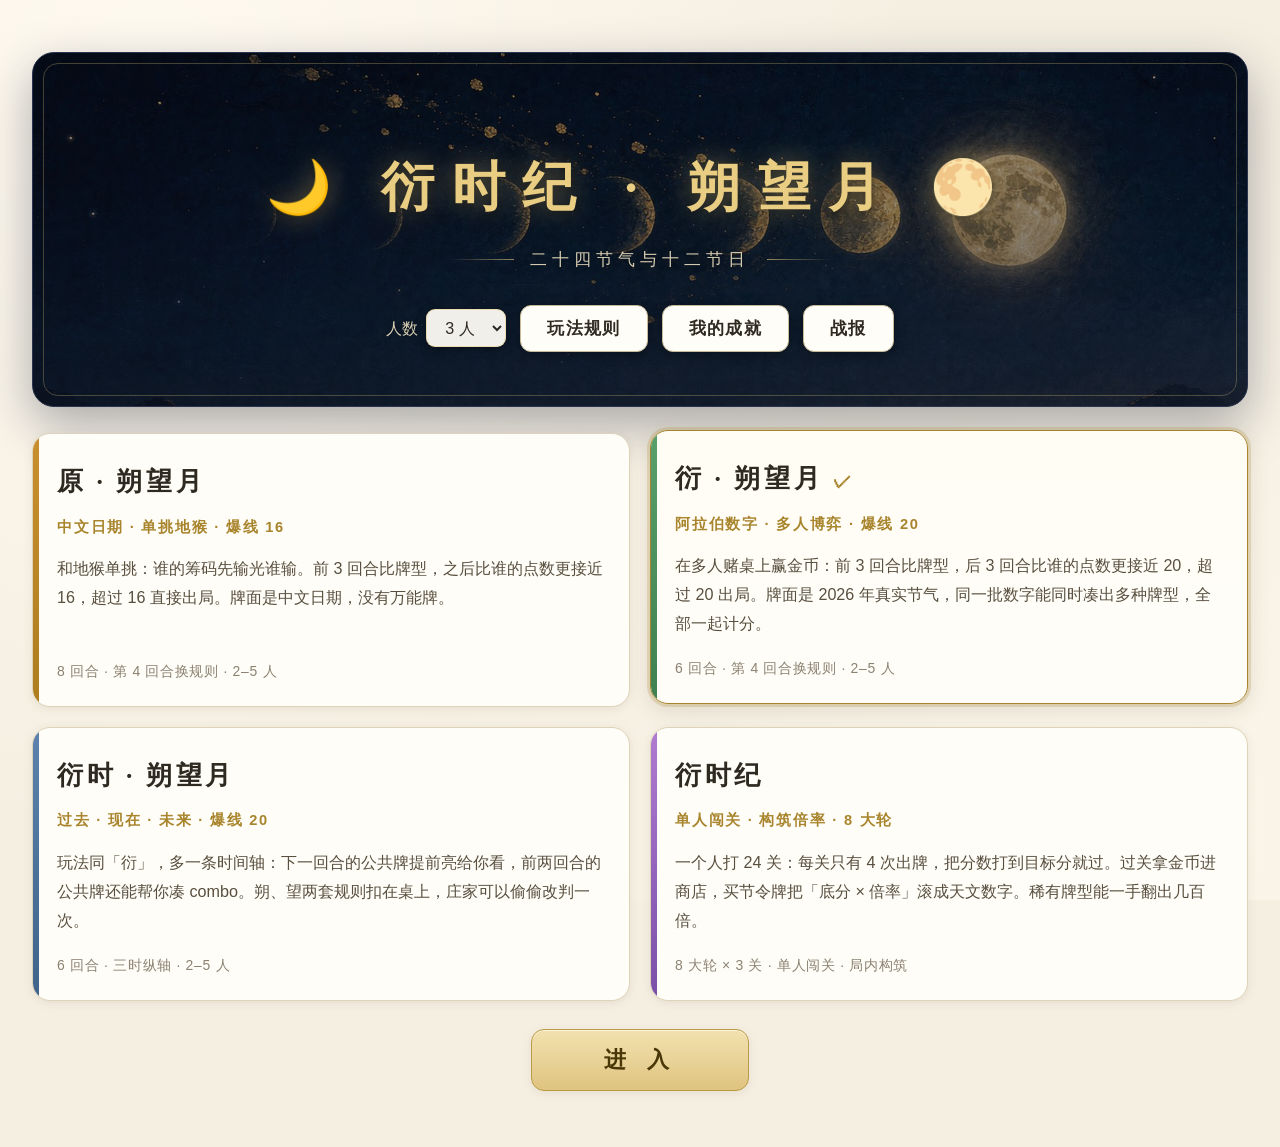
==== commit 5730cc01: "feat: 战报 · 复盘（逐步分析 + JSON/Markdown 导出） - 新增 assets/replay.js：自包含快照式战报，不重跑引擎 - 多人局记录发牌、每个人的行动（带判断理由与当" ====
--- a/index.html
+++ b/index.html
@@ -24,6 +24,7 @@
         </label>
         <button id="menuRulesBtn" class="btn">玩法规则</button>
         <button id="menuAchBtn" class="btn">我的成就</button>
+        <button id="menuReportBtn" class="btn">战报</button>
       </div>
     </header>
     <div id="menuGrid"></div>
@@ -95,6 +96,7 @@
 <script src="assets/fx.js"></script>
 <script src="assets/toy.js"></script>
 <script src="assets/ach.js"></script>
+<script src="assets/replay.js"></script>
 <script src="assets/rogue.js"></script>
 <script src="assets/game.js"></script>
 </body>
--- a/styles.css
+++ b/styles.css
@@ -409,7 +409,7 @@
   padding-bottom:14px;border-bottom:1.5px solid var(--line);
 }
 .mbody{font-size:1rem;line-height:1.95}
-.mfoot{display:flex;gap:12px;justify-content:center;margin-top:26px}
+.mfoot{display:flex;gap:12px;justify-content:center;margin-top:26px;flex-wrap:wrap}
 
 /* 规则面板 */
 .rules h3{
@@ -841,3 +841,209 @@
   .card.small{width:58px;height:88px}
   .mbox{padding:22px 18px}
 }
+
+/* ================= 战报 · 复盘 ================= */
+.rp-overlay{
+  position:fixed;inset:0;z-index:320;display:none;
+  align-items:center;justify-content:center;padding:18px;
+  background:rgba(40,33,20,.55);backdrop-filter:blur(5px);
+}
+.rp-shell{
+  position:relative;display:flex;flex-direction:column;
+  width:min(1180px,96vw);height:min(90vh,900px);
+  background:var(--paper2);border:1.5px solid var(--line2);border-radius:18px;
+  box-shadow:0 30px 80px rgba(40,30,10,.4);overflow:hidden;
+  animation:mboxIn .2s ease-out;
+}
+.rp-head{
+  display:flex;align-items:center;gap:14px;padding:16px 20px;
+  border-bottom:1.5px solid var(--line);background:linear-gradient(180deg,#fffdf7,#faf4e6);
+}
+.rp-title{font-size:1.15rem;font-weight:700;letter-spacing:.08em;color:var(--ink)}
+.rp-moon{margin-right:4px}
+.rp-headmeta{display:flex;align-items:center;gap:8px;margin-left:auto;flex-wrap:wrap}
+.rp-time{font-size:.8rem;color:var(--dim)}
+.rp-ob{font-size:.75rem;font-weight:700;border-radius:20px;padding:2px 10px;border:1.5px solid}
+.rp-ob.win{color:#2c6b3e;border-color:#8fbf9c;background:#eef8f0}
+.rp-ob.lose{color:#8a3b2c;border-color:#d9a99d;background:#fbeeea}
+.rp-ob.fail{color:#7a5a1e;border-color:#d9c08a;background:#fdf7e6}
+.rp-ob.done{color:var(--ink2);border-color:var(--line2);background:#f7f1e3}
+.rp-x{
+  border:none;background:transparent;font-size:1.2rem;line-height:1;color:var(--dim);
+  cursor:pointer;padding:6px 8px;border-radius:8px;flex:0 0 auto;
+}
+.rp-x:hover{background:var(--gold-soft);color:var(--ink)}
+/* 列表视图没有右侧的角标/时间，用 auto 把关闭按钮顶到右端 */
+.rp-head>.rp-x{margin-left:auto}
+.rp-headmeta+.rp-x{margin-left:0}
+.rp-body{display:grid;grid-template-columns:300px 1fr;flex:1;min-height:0}
+.rp-list{
+  overflow-y:auto;border-right:1.5px solid var(--line);
+  background:linear-gradient(180deg,#fbf6ea,#f7f0df);padding:12px 10px;
+}
+.rp-group{
+  position:sticky;top:-12px;z-index:1;background:var(--gold-soft);color:var(--ink);
+  font-size:.78rem;font-weight:700;letter-spacing:.1em;padding:6px 10px;border-radius:7px;
+  margin:12px 0 6px;
+}
+.rp-group:first-child{margin-top:0}
+.rp-item{
+  display:flex;align-items:center;gap:8px;width:100%;text-align:left;
+  border:none;background:transparent;border-radius:8px;padding:7px 9px;
+  cursor:pointer;color:var(--ink2);font:inherit;font-size:.86rem;line-height:1.45;
+}
+.rp-item:hover{background:rgba(168,132,44,.1)}
+.rp-item.on{background:#fffdf3;box-shadow:inset 0 0 0 1.5px var(--gold-soft),var(--shadow);color:var(--ink)}
+.rp-item-sum{font-weight:700;color:var(--ink)}
+.rp-no{
+  flex:0 0 22px;text-align:right;font-size:.72rem;color:var(--dim);
+  font-variant-numeric:tabular-nums;
+}
+.rp-item.on .rp-no{color:var(--gold)}
+.rp-it{flex:1;min-width:0;overflow:hidden;text-overflow:ellipsis;white-space:nowrap}
+.rp-tagv{flex:0 0 auto;font-size:.72rem;font-weight:700;color:var(--gold-2)}
+.rp-detail{overflow-y:auto;padding:24px 28px 30px;min-width:0}
+.rp-kicker{font-size:.78rem;letter-spacing:.14em;color:var(--dim);margin-bottom:6px}
+.rp-h3{font-size:1.35rem;letter-spacing:.06em;color:var(--ink);margin:0 0 16px;line-height:1.5}
+.rp-h3 b{color:var(--gold-2)}
+.rp-cards{display:flex;flex-wrap:wrap;gap:6px;margin:0 0 14px}
+.rp-card{
+  display:inline-flex;align-items:baseline;gap:6px;border:1.5px solid var(--line2);
+  border-radius:8px;padding:4px 10px;background:#fffdf5;font-size:.85rem;
+}
+.rp-card b{letter-spacing:.04em}
+.rp-card i{font-style:normal;font-size:.74rem;color:var(--dim);letter-spacing:.06em}
+.rp-card.s-spring{border-color:#8fc39b;background:#f4fbf5}
+.rp-card.s-summer{border-color:#dda894;background:#fdf5f1}
+.rp-card.s-autumn{border-color:#d9bd7c;background:#fdf8ec}
+.rp-card.s-winter{border-color:#9db8d2;background:#f3f8fc}
+.rp-formula{
+  background:#eef4fa;border-left:4px solid var(--winter);border-radius:8px;
+  padding:10px 14px;margin:0 0 14px;font-size:.95rem;color:var(--ink);
+  font-variant-numeric:tabular-nums;
+}
+.rp-lines{display:grid;grid-template-columns:repeat(auto-fit,minmax(140px,1fr));gap:8px;margin:0 0 16px}
+/* 竖排小卡片：标签在上、数值在下，列宽不会被长数字撑开 */
+.rp-line{
+  display:flex;flex-direction:column;gap:2px;min-width:0;border:1px solid var(--line);
+  border-radius:8px;padding:7px 11px;background:#fffdf7;font-size:.86rem;
+}
+.rp-lk{color:var(--dim);font-size:.76rem;letter-spacing:.04em;white-space:nowrap;
+  overflow:hidden;text-overflow:ellipsis}
+.rp-lv{font-weight:700;color:var(--ink);font-variant-numeric:tabular-nums;
+  font-size:1rem;white-space:nowrap;overflow:hidden;text-overflow:ellipsis}
+.rp-lv.tone-gold{color:var(--gold-2)}
+.rp-lv.tone-good{color:var(--good)}
+.rp-lv.tone-bad{color:var(--bad)}
+.rp-best{
+  border-radius:10px;padding:10px 14px;margin:0 0 16px;font-size:.9rem;line-height:1.7;
+  border:1.5px solid #e0cfa0;background:#fff8e2;color:var(--ink2);
+}
+.rp-best b{display:block;color:var(--gold-2);margin-bottom:2px}
+.rp-best.miss{border-color:#ddb2a6;background:#fbeeea}
+.rp-best.miss b{color:#8a3b2c}
+.rp-tw{overflow-x:auto;margin:0 0 16px}
+.rp-table{width:100%;border-collapse:collapse;font-size:.85rem}
+.rp-table th{
+  background:var(--gold-soft);color:var(--ink);font-weight:700;text-align:left;
+  padding:7px 10px;border:1px solid var(--line);white-space:nowrap;
+}
+.rp-table td{padding:6px 10px;border:1px solid var(--line);color:var(--ink2);vertical-align:top}
+.rp-table tr:nth-child(even) td{background:rgba(245,239,226,.45)}
+.rp-table .rp-td-name{font-weight:700;color:var(--ink);white-space:nowrap}
+/* 排名表首列是序号，收窄到内容宽度，别和姓名平分空间 */
+.rp-table-num th:first-child,.rp-table-num td:first-child{width:1%;white-space:nowrap}
+.rp-table-num th:last-child,.rp-table-num td:last-child{
+  width:22%;text-align:right;white-space:nowrap;font-variant-numeric:tabular-nums;
+}
+/* 来源表：名称占主要宽度，「类型」「数值」按比例收窄，数值右对齐便于纵向比较 */
+.rp-table-src th:nth-child(2),.rp-table-src td:nth-child(2){width:20%;white-space:nowrap}
+.rp-table-src th:last-child,.rp-table-src td:last-child{
+  width:16%;text-align:right;white-space:nowrap;font-variant-numeric:tabular-nums;
+}
+.rp-sec{margin:0 0 14px}
+.rp-lab{font-size:.76rem;letter-spacing:.12em;color:var(--gold);margin-bottom:3px}
+.rp-sec p{margin:0;font-size:.9rem;line-height:1.8;color:var(--ink2)}
+.rp-sec.why p{color:#6b4a9c}
+.rp-note{
+  margin:0 0 14px;padding:9px 13px;border-radius:8px;background:rgba(243,233,207,.55);
+  border-left:3px solid var(--gold-soft);font-size:.86rem;color:var(--ink2);line-height:1.75;
+}
+.rp-sums{display:grid;grid-template-columns:repeat(auto-fit,minmax(150px,1fr));gap:8px;margin:0 0 16px}
+.rp-sum{border:1px solid var(--line);border-radius:9px;padding:8px 12px;background:#fffdf7}
+.rp-sum span{display:block;font-size:.72rem;color:var(--dim);letter-spacing:.08em}
+.rp-sum b{display:block;font-size:.92rem;color:var(--ink);margin-top:2px}
+.rp-sum b.gold{color:var(--gold-2);font-size:1.05rem}
+.rp-rul{margin:0 0 16px;padding-left:1.4em}
+.rp-rul li{font-size:.9rem;line-height:1.8;color:var(--ink2)}
+.rp-tip{margin:14px 0 0;font-size:.8rem;color:var(--dim);line-height:1.7}
+.rp-foot{
+  display:flex;align-items:center;gap:12px;padding:12px 18px;
+  border-top:1.5px solid var(--line);background:#faf4e6;flex-wrap:wrap;
+}
+.rp-nav{display:flex;align-items:center;gap:8px;flex-wrap:wrap}
+.rp-nb{
+  border:1.5px solid var(--line2);background:#fffdf7;color:var(--ink2);
+  border-radius:8px;padding:5px 12px;font:inherit;font-size:.82rem;cursor:pointer;
+}
+.rp-nb:hover:not(:disabled){border-color:var(--gold);color:var(--ink)}
+.rp-nb:disabled{opacity:.42;cursor:default}
+.rp-pos{min-width:104px;text-align:center;font-size:.82rem;color:var(--ink2);font-variant-numeric:tabular-nums}
+.rp-acts{margin-left:auto;display:flex;gap:8px}
+.rp-shell-list{width:min(760px,94vw);height:auto;max-height:82vh}
+.rp-body-list{padding:18px 22px;overflow-y:auto}
+.rp-runs{display:flex;flex-direction:column;gap:10px}
+.rp-run{
+  text-align:left;border:1.5px solid var(--line);border-radius:11px;background:#fffdf7;
+  padding:12px 15px;cursor:pointer;font:inherit;box-shadow:var(--shadow);
+  transition:transform .14s,border-color .14s;
+}
+.rp-run:hover{transform:translateY(-2px);border-color:var(--gold)}
+.rp-run-top{display:flex;align-items:center;gap:8px;margin-bottom:4px}
+.rp-run-top b{color:var(--ink);letter-spacing:.06em}
+.rp-run-main{display:block;font-size:.9rem;color:var(--ink2);line-height:1.6}
+.rp-run-sub{display:block;margin-top:4px;font-size:.76rem;color:var(--dim)}
+.rp-empty{padding:26px 14px;text-align:center;color:var(--dim);font-size:.9rem;line-height:1.9}
+.rp-exp{
+  position:absolute;inset:0;background:rgba(40,33,20,.45);display:flex;
+  align-items:center;justify-content:center;padding:20px;z-index:3;
+}
+.rp-exp-box{
+  width:min(760px,94vw);max-height:86vh;display:flex;flex-direction:column;
+  background:var(--paper2);border:1.5px solid var(--line2);border-radius:14px;padding:18px;
+  box-shadow:var(--shadow-lg);
+}
+.rp-exp-head{display:flex;align-items:baseline;gap:10px;flex-wrap:wrap;margin-bottom:10px}
+.rp-exp-head b{font-size:1.05rem;color:var(--ink)}
+.rp-exp-head span{font-size:.76rem;color:var(--dim)}
+.rp-exp-head .rp-x{margin-left:auto}
+.rp-exp-tabs{display:flex;gap:8px;margin-bottom:8px;flex-wrap:wrap}
+.rp-tab{
+  border:1.5px solid var(--line);background:#fffdf7;border-radius:8px;padding:5px 12px;
+  font:inherit;font-size:.82rem;color:var(--ink2);cursor:pointer;
+}
+.rp-tab.on{border-color:var(--gold);background:var(--gold-soft);color:var(--ink);font-weight:700}
+.rp-text{
+  width:100%;flex:1;min-height:240px;resize:vertical;border:1.5px solid var(--line);
+  border-radius:9px;padding:10px 12px;font-family:Consolas,Menlo,monospace;
+  font-size:.76rem;line-height:1.6;color:var(--ink2);background:#fffdf7;
+}
+.rp-text:focus{outline:none;border-color:var(--gold)}
+.rp-exp-foot{display:flex;align-items:center;gap:8px;margin-top:10px;flex-wrap:wrap}
+.rp-exp-msg{font-size:.76rem;color:var(--dim);flex:1;min-width:200px}
+
+@media(max-width:820px){
+  .rp-overlay{padding:8px}
+  .rp-shell{width:100%;height:94vh;border-radius:14px}
+  .rp-body{grid-template-columns:1fr;grid-template-rows:minmax(96px,24vh) 1fr}
+  .rp-list{border-right:none;border-bottom:1.5px solid var(--line);padding:8px}
+  .rp-detail{padding:16px 16px 22px}
+  .rp-head{padding:10px 14px;gap:8px;flex-wrap:wrap}
+  .rp-title{font-size:1rem}
+  .rp-time{display:none}
+  .rp-foot{padding:8px 10px;gap:8px}
+  .rp-pos{min-width:78px}
+  .rp-acts{margin-left:0;width:100%;justify-content:flex-end}
+  .rp-h3{font-size:1.12rem}
+  .rp-lines{grid-template-columns:1fr 1fr}
+}
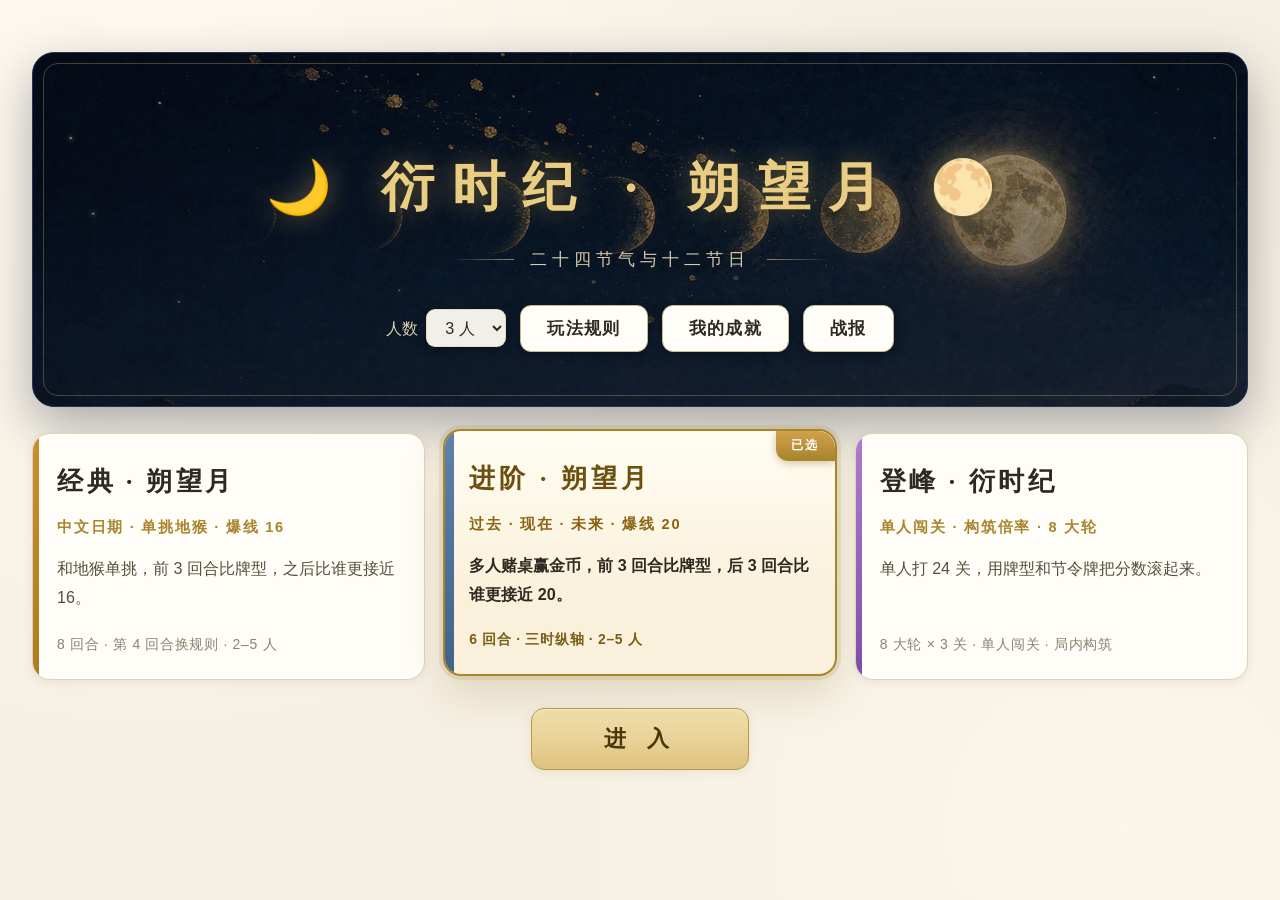
==== commit 2557c88f: "feat: 三模式改名经典/进阶/登峰 + 界面精简与新手引导 - 模式改名：经典 · 朔望月 / 进阶 · 朔望月 / 登峰 · 衍时纪，菜单三卡并排 - 牌面去掉「合计 / 日点」；经典模式完全不" ====
--- a/index.html
+++ b/index.html
@@ -49,15 +49,23 @@
     </header>
 
     <div id="hud"></div>
-    <div id="timeline"></div>
     <div id="opponents"></div>
 
     <div id="me">
-      <div class="me-head" id="meHead">你的手牌</div>
-      <div id="myCards" class="card-row"></div>
+      <div class="me-col">
+        <div class="me-head" id="meHead">你的手牌</div>
+        <div id="myCards" class="card-row"></div>
+      </div>
+      <div class="me-col">
+        <div class="me-head" id="tlHead">公共牌</div>
+        <div id="timeline"></div>
+      </div>
     </div>
 
-    <div id="readout"></div>
+    <div id="readout" class="collapsed">
+      <button id="roToggle" class="ro-toggle" type="button">算分明细 ▸</button>
+      <div id="roBody"></div>
+    </div>
     <div id="actions"></div>
     <div id="log"></div>
   </section>
@@ -65,7 +73,7 @@
   <!-- ============ 衍时纪 · 闯关 ============ -->
   <section id="rogue" style="display:none">
     <header id="rTop">
-      <span class="r-title">🌙 衍时纪</span>
+      <span class="r-title">🌙 登峰 · 衍时纪</span>
       <span id="rProgress" class="r-progress"></span>
       <span id="rTarget" class="r-target"></span>
       <span id="rCoins" class="r-coins"></span>
--- a/styles.css
+++ b/styles.css
@@ -138,9 +138,10 @@
 }
 .menu-head .btn{box-shadow:0 2px 12px rgba(0,0,0,.35)}
 
-#menuGrid{display:grid;grid-template-columns:repeat(auto-fit,minmax(430px,1fr));gap:20px}
-@media(max-width:900px){#menuGrid{grid-template-columns:1fr}}
-.mode-card.m4::before{background:linear-gradient(180deg,#b07bd0,#7a4fa8)}
+#menuGrid{display:grid;grid-template-columns:repeat(3,minmax(0,1fr));gap:18px}
+@media(max-width:1000px){#menuGrid{grid-template-columns:repeat(auto-fit,minmax(300px,1fr))}}
+@media(max-width:700px){#menuGrid{grid-template-columns:1fr}}
+.mode-card.m3::before{background:linear-gradient(180deg,#b07bd0,#7a4fa8)}
 .mode-card{
   background:var(--paper2);border:1.5px solid var(--line);border-radius:18px;
   padding:26px 24px 22px;display:flex;flex-direction:column;gap:10px;
@@ -156,13 +157,24 @@
 .mode-card:hover{transform:translateY(-5px);border-color:var(--gold);box-shadow:var(--shadow-lg)}
 .mode-card:hover::after{opacity:1}
 .mode-card.sel{
-  border-color:var(--gold);transform:translateY(-3px);
-  box-shadow:0 0 0 3px rgba(168,132,44,.22),var(--shadow-md);
-  background:linear-gradient(180deg,#fffdf3,var(--paper2) 60%);
-}
-.mode-card.sel h3::after{
-  content:"✓";margin-left:10px;color:var(--gold);font-size:1.1rem;
-}
+  border-color:var(--gold);border-width:2.5px;transform:translateY(-4px);
+  box-shadow:0 0 0 4px rgba(168,132,44,.16),0 18px 42px rgba(120,92,20,.18);
+  background:linear-gradient(180deg,#fffdf2,#faf1dc 65%);
+}
+/* 选中态：加粗文字 + 右上角「已选」标签 */
+.mode-card.sel h3{font-weight:800;color:#6b4f0e;letter-spacing:.16em}
+.mode-card.sel .mode-sub{color:#8a6410;font-weight:800}
+.mode-card.sel p{color:var(--ink);font-weight:600}
+.mode-card.sel .mode-meta{color:#7a5c14;font-weight:600}
+.mode-card.sel::before{width:9px}
+.mode-pick{
+  display:none;position:absolute;top:0;right:0;
+  background:linear-gradient(180deg,#d0a24a,var(--gold));
+  color:#fff;font-size:.72rem;font-weight:700;letter-spacing:.18em;
+  padding:4px 15px 5px;border-radius:0 17px 0 12px;
+  box-shadow:0 2px 9px rgba(138,106,28,.38);
+}
+.mode-card.sel .mode-pick{display:block}
 .menu-enter{display:flex;gap:16px;justify-content:center;align-items:center;margin-top:2px}
 .btn.big{font-size:1.3rem;padding:15px 72px;letter-spacing:.32em;border-radius:13px}
 
@@ -178,8 +190,7 @@
 }
 .mode-card::before{content:"";position:absolute;inset:0 auto 0 0;width:6px;background:var(--line2)}
 .mode-card.m1::before{background:linear-gradient(180deg,#c98f2e,var(--autumn))}
-.mode-card.m2::before{background:linear-gradient(180deg,#57a06b,var(--spring))}
-.mode-card.m3::before{background:linear-gradient(180deg,#5c82ad,var(--winter))}
+.mode-card.m2::before{background:linear-gradient(180deg,#5c82ad,var(--winter))}
 .mode-card h3{margin:0;font-size:1.5rem;letter-spacing:.14em}
 .mode-sub{color:var(--gold);font-size:.86rem;letter-spacing:.12em;font-weight:600}
 .mode-card p{margin:4px 0 8px;color:var(--ink2);font-size:.95rem;line-height:1.8;flex:1}
@@ -215,10 +226,10 @@
 .chip.m3{background:#e6eff6;border-color:#9dbbd4;color:#2e5578}
 
 /* ================= 三时纵轴 ================= */
-#timeline{display:flex;gap:18px;justify-content:center;margin:4px 0 20px;flex-wrap:wrap}
+#timeline{display:flex;gap:12px;justify-content:center;margin:0;flex-wrap:wrap}
 .tl-col{
   background:var(--paper2);border:1.5px solid var(--line);border-radius:14px;
-  padding:10px 16px 14px;min-width:118px;text-align:center;box-shadow:var(--shadow);
+  padding:8px 12px 12px;min-width:104px;text-align:center;box-shadow:var(--shadow);
   transition:transform .2s,box-shadow .2s,border-color .2s;
 }
 .tl-col.past{opacity:.72}
@@ -258,6 +269,8 @@
 .card.small .c-digits{font-size:.72rem;padding:1px 5px;letter-spacing:.05em}
 .card .c-point{font-size:.68rem;color:var(--dim);margin-top:2px;letter-spacing:.05em}
 .card.small .c-point{font-size:.63rem;margin-top:1px}
+/* 经典模式：牌面不显示任何数字，内容垂直居中 */
+.card.plain{justify-content:center;gap:4px}
 
 /* 四季色边 */
 .card.s-spring{--ec:#4e9463;--ec2:rgba(63,128,80,.45);background:linear-gradient(180deg,#f2f9f3,#fffefa 55%)}
@@ -322,17 +335,27 @@
 /* ================= 我方 ================= */
 #me{
   background:var(--paper2);border:1.5px solid var(--line);border-radius:14px;
-  padding:16px;margin-bottom:16px;box-shadow:var(--shadow);
-}
+  padding:16px 20px;margin-bottom:16px;box-shadow:var(--shadow);
+  display:flex;gap:30px;justify-content:center;align-items:flex-start;flex-wrap:wrap;
+}
+.me-col{display:flex;flex-direction:column;align-items:center;min-width:0}
 .me-head{font-size:.84rem;letter-spacing:.34em;color:var(--dim);margin-bottom:12px;text-align:center}
 #myCards{min-height:140px}
 
-/* ================= 读数 ================= */
+/* ================= 读数（默认收起，点击展开） ================= */
 #readout{
   background:var(--paper2);border:1.5px solid var(--line);border-radius:14px;
-  padding:16px 20px;margin-bottom:16px;min-height:96px;box-shadow:var(--shadow);
-  border-left:5px solid var(--gold-soft);
-}
+  margin-bottom:16px;box-shadow:var(--shadow);border-left:5px solid var(--gold-soft);
+  overflow:hidden;
+}
+.ro-toggle{
+  display:block;width:100%;text-align:left;background:none;border:0;cursor:pointer;
+  font-family:inherit;font-size:.86rem;letter-spacing:.12em;color:var(--dim);
+  padding:11px 20px;font-weight:600;
+}
+.ro-toggle:hover{color:var(--ink)}
+.ro-toggle .ro-peek{color:var(--gold);font-weight:700;letter-spacing:.04em;margin-left:12px}#roBody{padding:0 20px 15px}
+#readout.collapsed #roBody{display:none}
 .ro-line{font-size:1rem;margin-bottom:9px;display:flex;align-items:baseline;gap:12px;flex-wrap:wrap}
 .ro-k{color:var(--dim);font-size:.82rem;letter-spacing:.1em;min-width:96px;font-weight:600}
 .ro-line b{color:var(--gold);font-size:1.15rem}
@@ -399,17 +422,19 @@
 }
 .mbox{
   background:var(--paper2);border:1.5px solid var(--line2);border-radius:18px;
-  padding:30px 34px;max-width:900px;width:100%;max-height:88vh;overflow-y:auto;
+  padding:26px 34px 22px;max-width:900px;width:100%;max-height:88vh;
+  display:flex;flex-direction:column;overflow:hidden;
   box-shadow:0 24px 70px rgba(40,30,10,.35);
   animation:mboxIn .22s ease-out;
 }
 @keyframes mboxIn{from{opacity:0;transform:translateY(12px) scale(.985)}to{opacity:1;transform:none}}
 .mbox h2{
-  margin:0 0 20px;font-size:1.7rem;letter-spacing:.3em;color:var(--ink);text-align:center;
-  padding-bottom:14px;border-bottom:1.5px solid var(--line);
-}
-.mbody{font-size:1rem;line-height:1.95}
-.mfoot{display:flex;gap:12px;justify-content:center;margin-top:26px;flex-wrap:wrap}
+  margin:0 0 16px;font-size:1.7rem;letter-spacing:.3em;color:var(--ink);text-align:center;
+  padding-bottom:14px;border-bottom:1.5px solid var(--line);flex:0 0 auto;
+}
+/* 正文单独滚动：标题和底部按钮永远可见，长规则不用翻到底才能关 */
+.mbody{font-size:1rem;line-height:1.95;flex:1 1 auto;min-height:0;overflow-y:auto;overflow-x:hidden;padding-right:8px}
+.mfoot{display:flex;gap:12px;justify-content:center;margin-top:16px;padding-top:14px;flex-wrap:wrap;flex:0 0 auto;border-top:1.5px solid var(--line)}
 
 /* 规则面板 */
 .rules h3{
@@ -462,6 +487,15 @@
 .rules h3{margin:24px 0 10px}
 .rules li{margin-bottom:6px;line-height:1.8}
 .rules .tiny{line-height:1.75}
+
+/* 新手引导 */
+.tut{text-align:center;padding:6px 0 2px}
+.tut-no{font-size:.76rem;letter-spacing:.3em;color:var(--dim)}
+.tut h3{margin:12px 0 10px;font-size:1.4rem;letter-spacing:.14em;color:var(--ink)}
+.tut p{margin:0 auto;max-width:460px;line-height:1.95;color:var(--ink2);font-size:1rem}
+.tut-dots{display:flex;gap:8px;justify-content:center;margin-top:20px}
+.tut-dots i{width:7px;height:7px;border-radius:50%;background:var(--line2);transition:.2s}
+.tut-dots i.on{background:var(--gold);box-shadow:0 0 8px rgba(168,132,44,.6)}
 
 /* 摊牌 */
 .sd-title{text-align:center;color:var(--ink2);letter-spacing:.18em;margin-bottom:18px;font-size:.95rem}
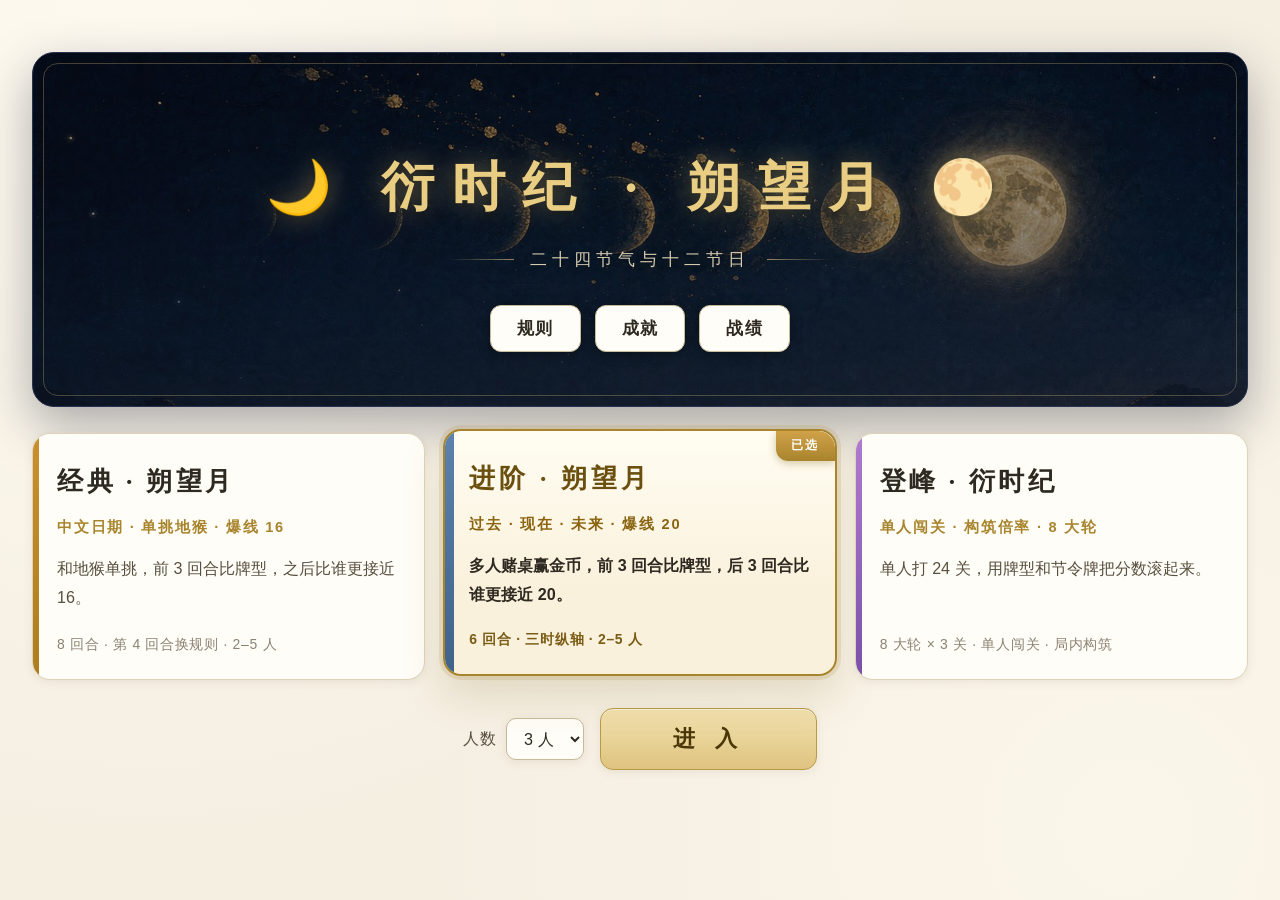
==== commit eb8ce381: "feat: 菜单文案精简，人数选择移到「进入」旁边 - 玩法规则/我的成就/战报 → 规则/成就/战绩 - 人数下拉从顶栏挪到进入按钮左侧；登峰（单人）时自动隐藏" ====
--- a/index.html
+++ b/index.html
@@ -14,21 +14,21 @@
       <h1>🌙 衍时纪 · 朔望月 🌕</h1>
       <p class="tag">二十四节气与十二节日</p>
       <div class="menu-tools">
-        <label class="pc">人数
-          <select id="playerCount">
-            <option value="2">2 人</option>
-            <option value="3" selected>3 人</option>
-            <option value="4">4 人</option>
-            <option value="5">5 人</option>
-          </select>
-        </label>
-        <button id="menuRulesBtn" class="btn">玩法规则</button>
-        <button id="menuAchBtn" class="btn">我的成就</button>
-        <button id="menuReportBtn" class="btn">战报</button>
+        <button id="menuRulesBtn" class="btn">规则</button>
+        <button id="menuAchBtn" class="btn">成就</button>
+        <button id="menuReportBtn" class="btn">战绩</button>
       </div>
     </header>
     <div id="menuGrid"></div>
     <div class="menu-enter">
+      <label class="pc" id="pcWrap">人数
+        <select id="playerCount">
+          <option value="2">2 人</option>
+          <option value="3" selected>3 人</option>
+          <option value="4">4 人</option>
+          <option value="5">5 人</option>
+        </select>
+      </label>
       <button id="menuEnterBtn" class="btn primary big">进 入</button>
       <button id="menuStoryBtn" class="btn">故 事</button>
     </div>
--- a/styles.css
+++ b/styles.css
@@ -136,6 +136,17 @@
   border-radius:9px;padding:8px 14px;font-family:inherit;font-size:.95rem;
   cursor:pointer;box-shadow:0 2px 10px rgba(0,0,0,.35);
 }
+/* 人数选择挪到「进入」旁边 */
+.menu-enter .pc{
+  color:var(--ink2);font-size:.92rem;letter-spacing:.08em;
+  display:flex;align-items:center;gap:9px;
+}
+.menu-enter .pc select{
+  background:var(--paper2);color:var(--ink);border:1.5px solid var(--line2);
+  border-radius:10px;padding:10px 13px;font-family:inherit;font-size:.95rem;
+  cursor:pointer;box-shadow:var(--shadow);
+}
+.menu-enter .pc select:hover{border-color:var(--gold)}
 .menu-head .btn{box-shadow:0 2px 12px rgba(0,0,0,.35)}
 
 #menuGrid{display:grid;grid-template-columns:repeat(3,minmax(0,1fr));gap:18px}
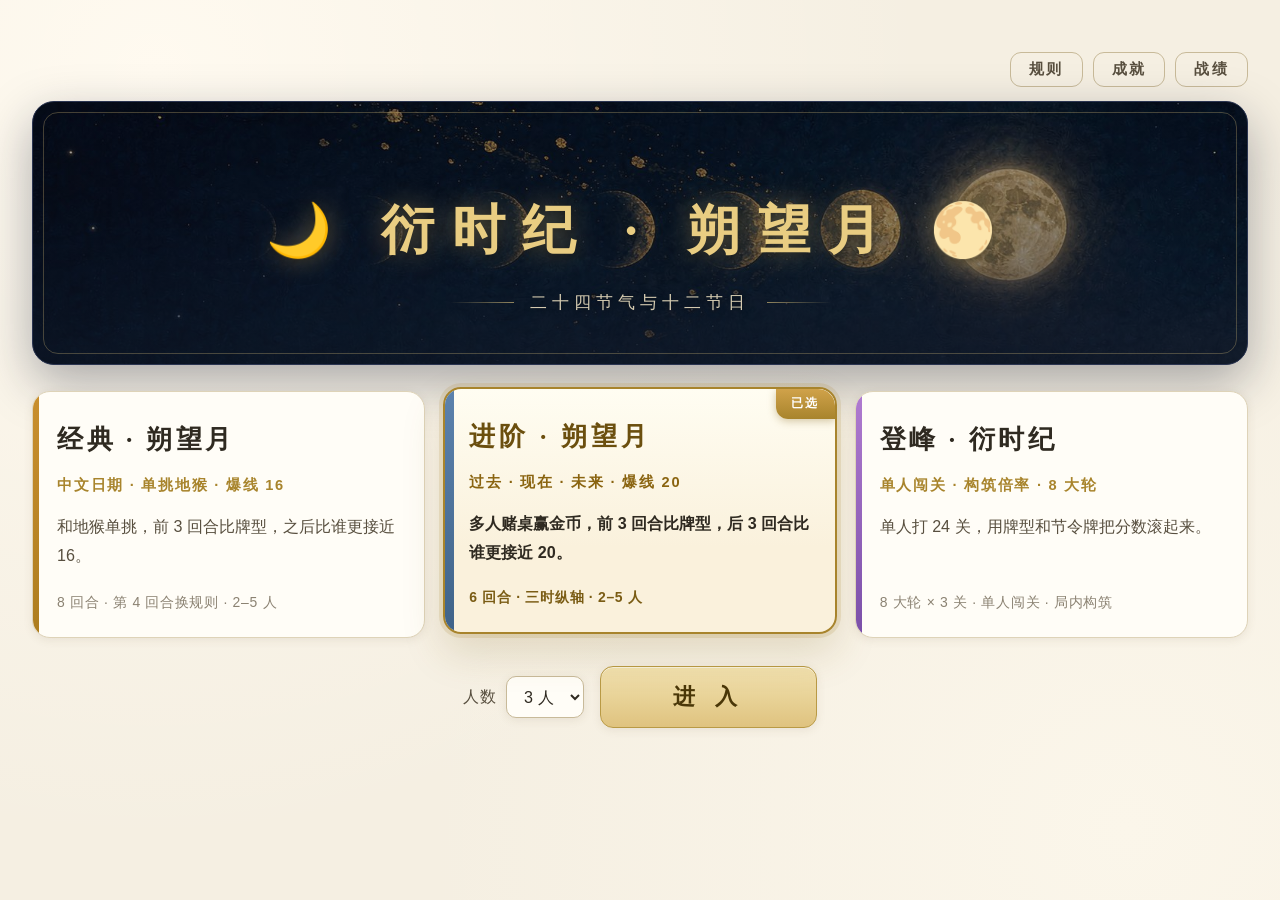
==== commit b1d877d3: "style: 规则/成就/战绩移到顶部浅色工具条，不再压在主视觉横幅上" ====
--- a/index.html
+++ b/index.html
@@ -10,14 +10,14 @@
 <div id="app">
 
   <section id="menu">
+    <div class="menu-top">
+      <button id="menuRulesBtn" class="btn">规则</button>
+      <button id="menuAchBtn" class="btn">成就</button>
+      <button id="menuReportBtn" class="btn">战绩</button>
+    </div>
     <header class="menu-head">
       <h1>🌙 衍时纪 · 朔望月 🌕</h1>
       <p class="tag">二十四节气与十二节日</p>
-      <div class="menu-tools">
-        <button id="menuRulesBtn" class="btn">规则</button>
-        <button id="menuAchBtn" class="btn">成就</button>
-        <button id="menuReportBtn" class="btn">战绩</button>
-      </div>
     </header>
     <div id="menuGrid"></div>
     <div class="menu-enter">
--- a/styles.css
+++ b/styles.css
@@ -104,7 +104,7 @@
 .menu-head{
   position:relative;text-align:center;overflow:hidden;
   border-radius:22px;border:1.5px solid #2a3450;
-  padding:88px 28px 54px;
+  padding:82px 28px 46px;
   background:
     linear-gradient(180deg,rgba(13,18,32,.26) 0%,rgba(13,18,32,.46) 58%,rgba(13,18,32,.76) 100%),
     url("assets/menu-hero.jpg") center 38%/cover no-repeat,
@@ -129,7 +129,13 @@
   background:linear-gradient(90deg,transparent,rgba(233,205,130,.6));
 }
 .menu-head .tag::after{background:linear-gradient(90deg,rgba(233,205,130,.6),transparent)}
-.menu-tools{position:relative;margin-top:30px;display:flex;gap:14px;justify-content:center;align-items:center;flex-wrap:wrap}
+/* 顶部工具条：规则 / 成就 / 战绩 */
+.menu-top{display:flex;justify-content:flex-end;align-items:center;gap:10px;margin-bottom:-12px}
+.menu-top .btn{
+  font-size:.86rem;padding:7px 18px;letter-spacing:.16em;
+  background:transparent;border-color:var(--line2);color:var(--ink2);box-shadow:none;
+}
+.menu-top .btn:hover{border-color:var(--gold);color:var(--ink);background:var(--paper2)}
 .menu-head .pc{color:rgba(240,228,196,.9);font-size:.95rem;display:flex;align-items:center;gap:8px;text-shadow:0 1px 4px rgba(0,0,0,.5)}
 .menu-head .pc select{
   background:rgba(255,253,247,.94);color:var(--ink);border:1.5px solid rgba(233,205,130,.55);
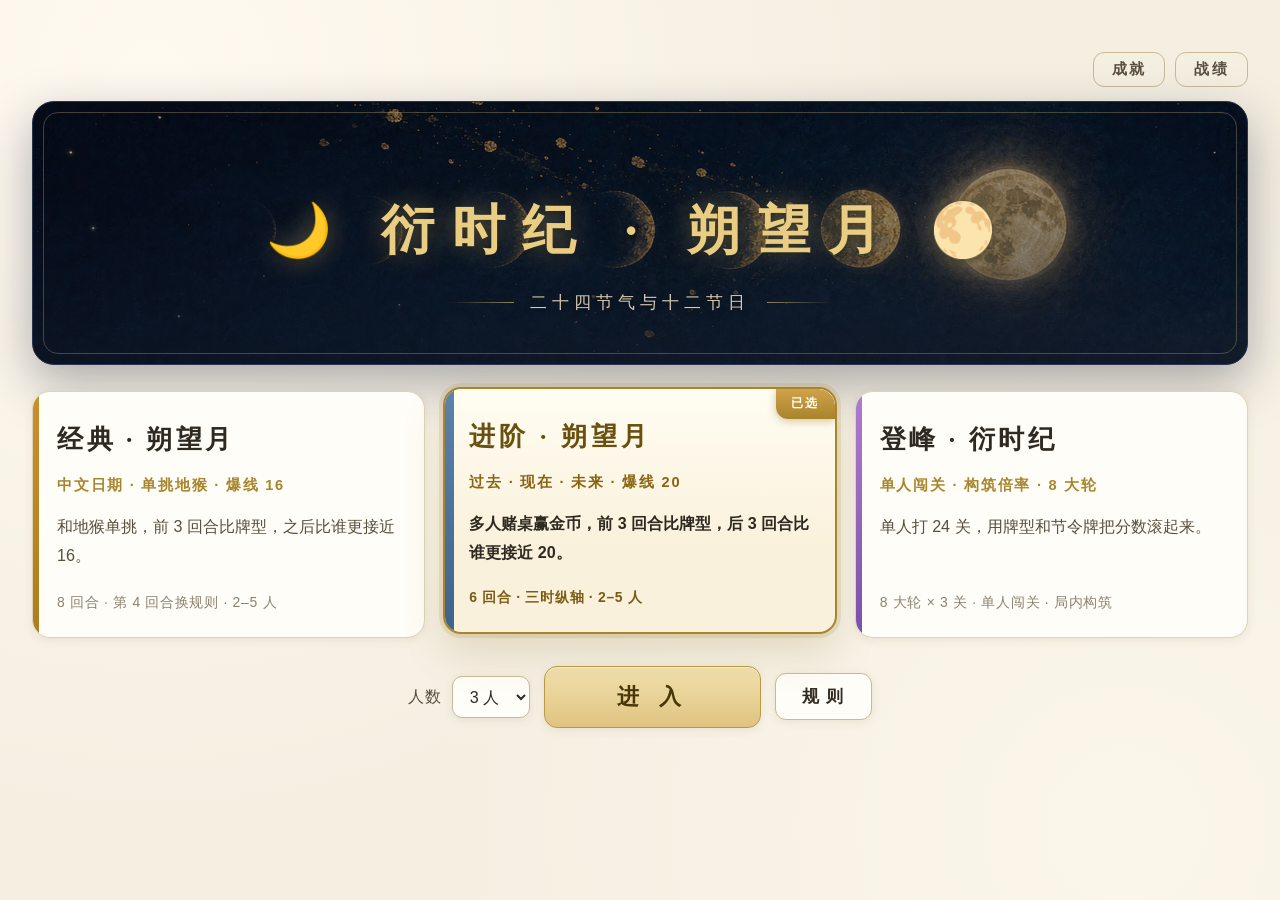
==== commit 4fae606b: "style: 规则按钮移回「进入」旁边，顶部只留成就/战绩" ====
--- a/index.html
+++ b/index.html
@@ -11,7 +11,6 @@
 
   <section id="menu">
     <div class="menu-top">
-      <button id="menuRulesBtn" class="btn">规则</button>
       <button id="menuAchBtn" class="btn">成就</button>
       <button id="menuReportBtn" class="btn">战绩</button>
     </div>
@@ -30,6 +29,7 @@
         </select>
       </label>
       <button id="menuEnterBtn" class="btn primary big">进 入</button>
+      <button id="menuRulesBtn" class="btn">规 则</button>
       <button id="menuStoryBtn" class="btn">故 事</button>
     </div>
   </section>
--- a/styles.css
+++ b/styles.css
@@ -192,7 +192,7 @@
   box-shadow:0 2px 9px rgba(138,106,28,.38);
 }
 .mode-card.sel .mode-pick{display:block}
-.menu-enter{display:flex;gap:16px;justify-content:center;align-items:center;margin-top:2px}
+.menu-enter{display:flex;gap:14px;justify-content:center;align-items:center;flex-wrap:wrap;margin-top:2px}
 .btn.big{font-size:1.3rem;padding:15px 72px;letter-spacing:.32em;border-radius:13px}
 
 /* 开场漫画 */
